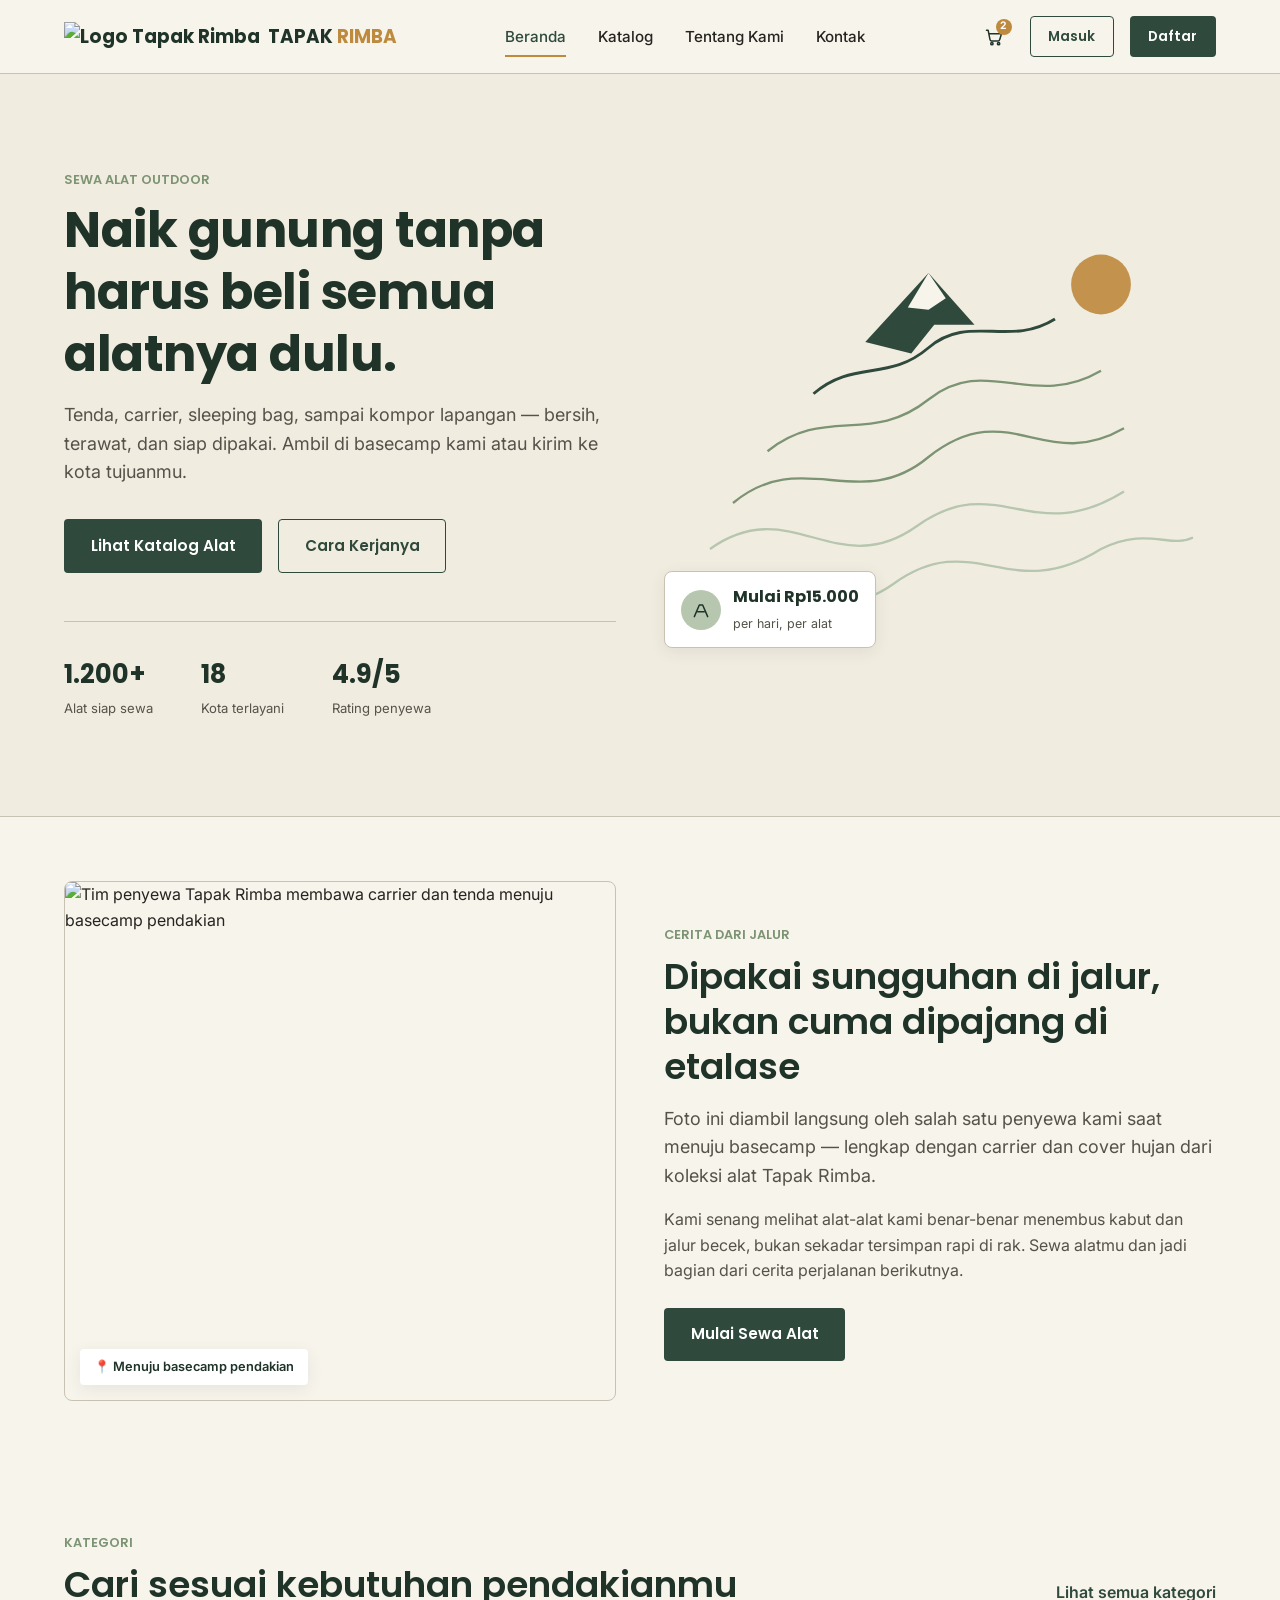
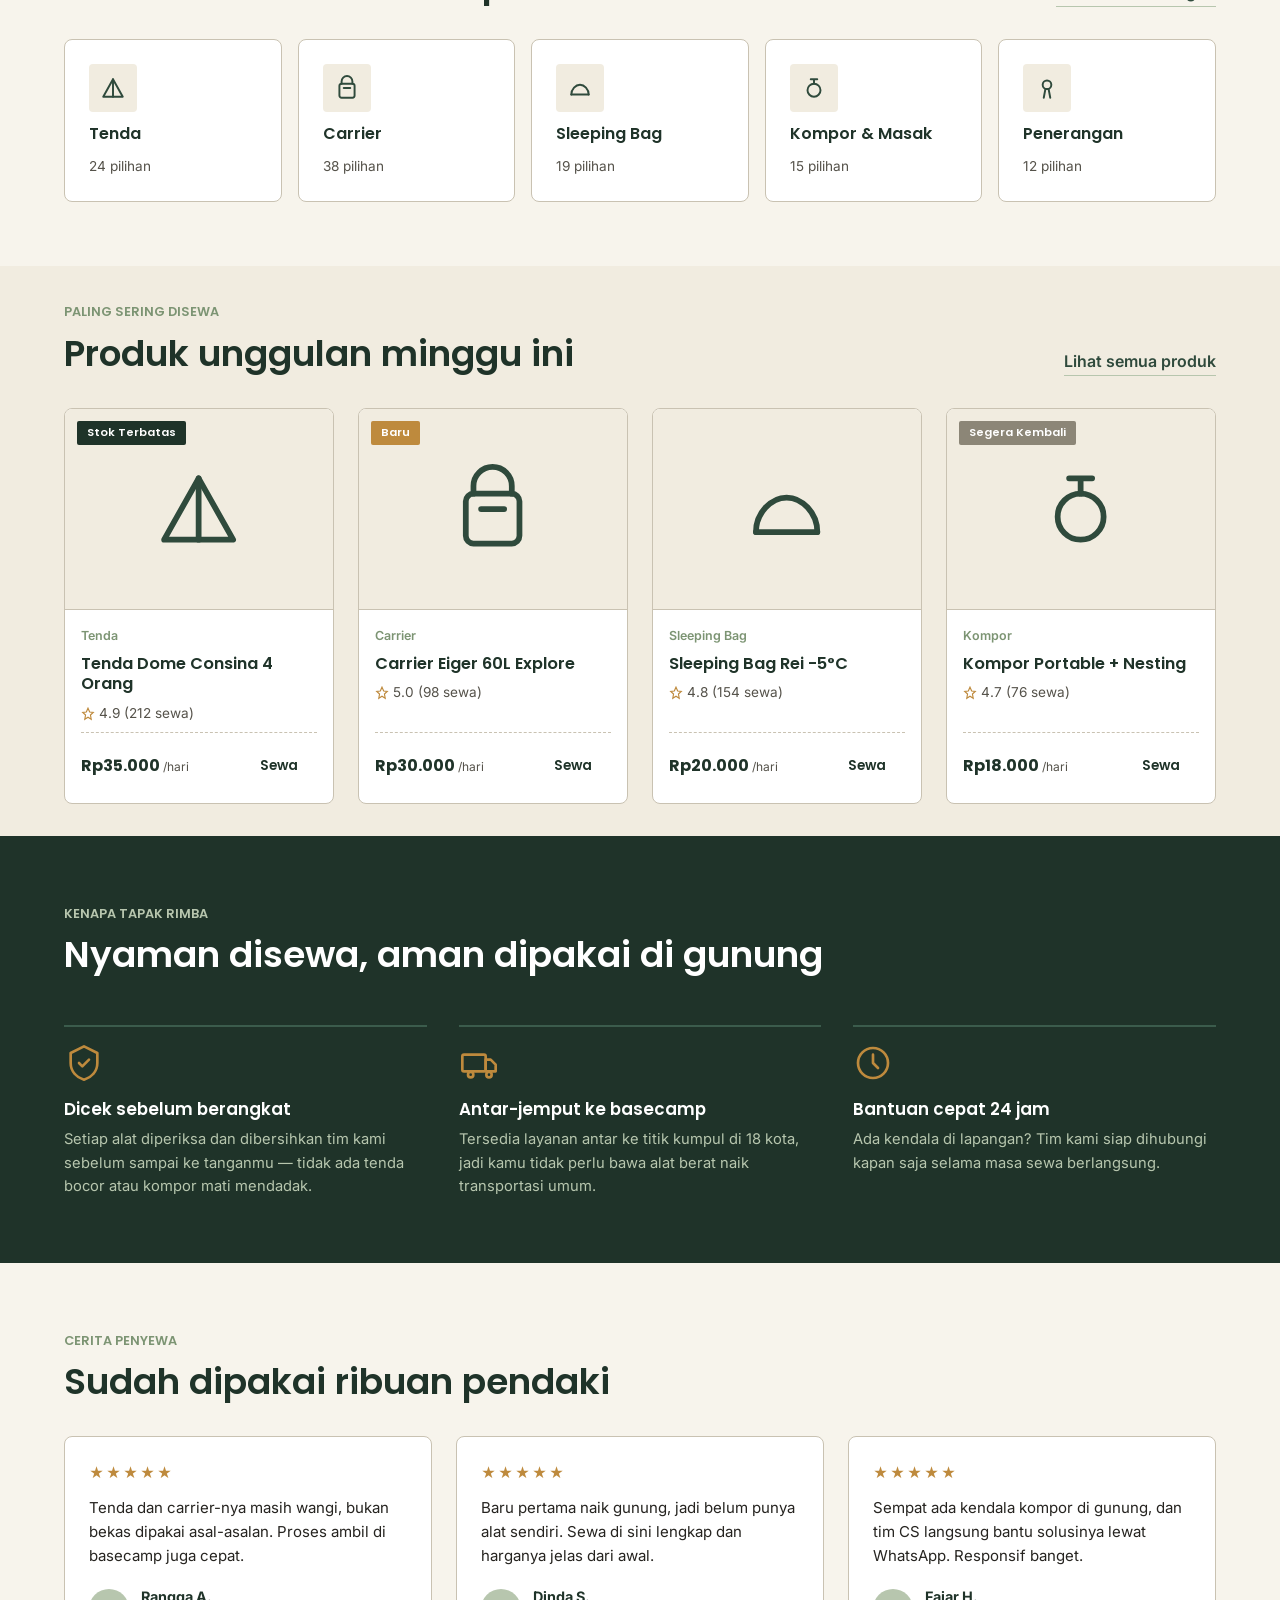
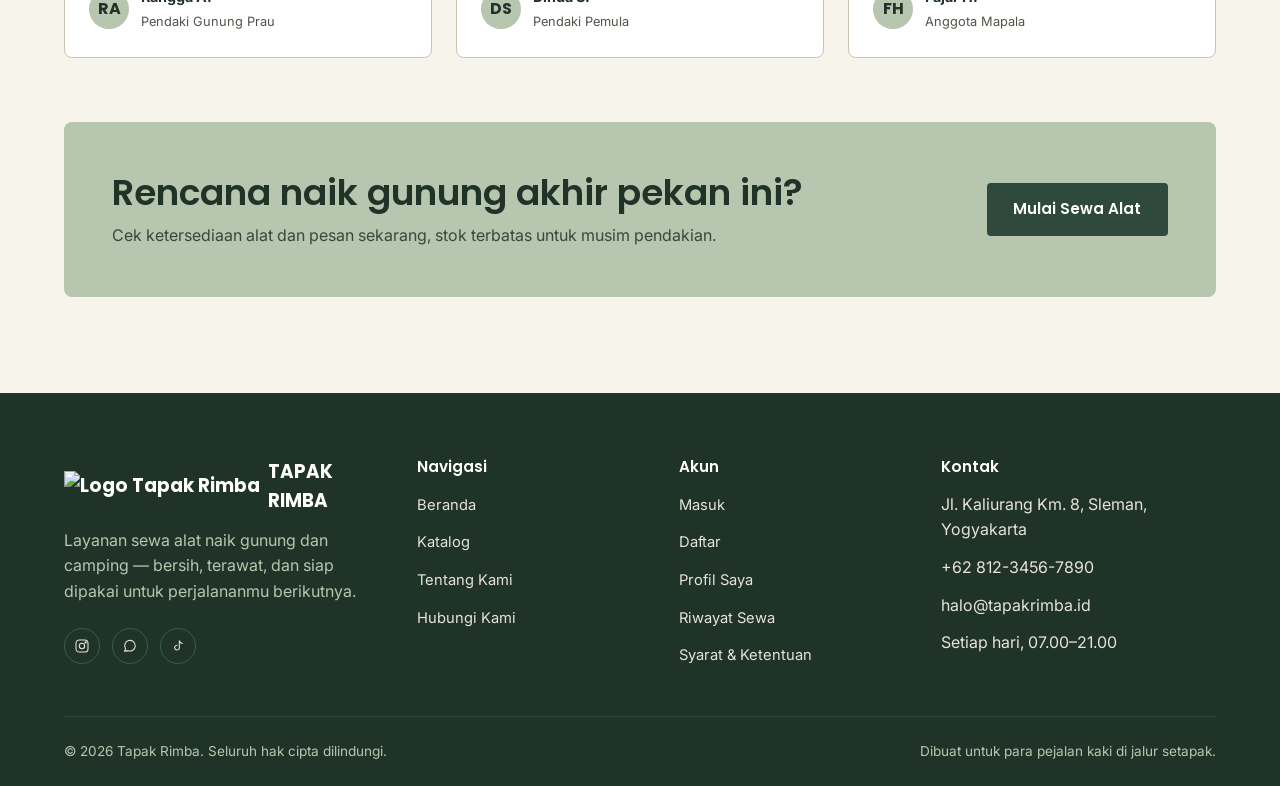
==== index.html @ 62992c44 "Add files via upload" ====
<!DOCTYPE html>
<html lang="id">
<head>
<meta charset="UTF-8">
<meta name="viewport" content="width=device-width, initial-scale=1.0">
<title>Tapak Rimba — Sewa Alat Outdoor Terpercaya</title>
<meta name="description" content="Sewa alat naik gunung dan camping: tenda, carrier, sleeping bag, kompor, hingga penerangan. Bersih, terawat, siap dipakai.">

<link rel="preconnect" href="https://fonts.googleapis.com">
<link rel="preconnect" href="https://fonts.gstatic.com" crossorigin>
<link href="https://fonts.googleapis.com/css2?family=Inter:wght@400;500;600;700&family=Poppins:wght@600;700&display=swap" rel="stylesheet">

<link rel="stylesheet" href="style.css">
</head>
<body>

<!-- ================= NAVBAR ================= -->
<header class="navbar">
  <div class="container nav-inner">
    <a href="index.html" class="brand">
      <img class="brand-mark" src="assets/logo.png" alt="Logo Tapak Rimba">
      <span class="brand-name">TAPAK <span>RIMBA</span></span>
    </a>

    <nav class="nav-links">
      <a href="index.html" class="active">Beranda</a>
      <a href="katalog.html">Katalog</a>
      <a href="about.html">Tentang Kami</a>
      <a href="contact.html">Kontak</a>
    </nav>

    <div class="nav-actions">
      <a href="keranjang.html" class="icon-btn" aria-label="Keranjang">
        <svg viewBox="0 0 24 24" fill="none" stroke-width="1.8" stroke-linecap="round" stroke-linejoin="round"><path d="M3 4h2l2.2 11.2a2 2 0 0 0 2 1.6h7.6a2 2 0 0 0 2-1.6L21 8H6"/><circle cx="9.5" cy="20" r="1.4"/><circle cx="17.5" cy="20" r="1.4"/></svg>
        <span class="cart-count">2</span>
      </a>
      <a href="login.html" class="btn btn-outline btn-sm">Masuk</a>
      <a href="register.html" class="btn btn-primary btn-sm">Daftar</a>

      <button class="nav-toggle" aria-label="Buka menu" aria-expanded="false">
        <svg viewBox="0 0 24 24" fill="none" stroke-width="1.8" stroke-linecap="round"><path d="M3 6h18M3 12h18M3 18h18"/></svg>
      </button>
    </div>
  </div>
</header>

<!-- ================= HERO ================= -->
<section class="hero">
  <div class="container hero-inner">
    <div class="hero-content">
      <span class="section-eyebrow">SEWA ALAT OUTDOOR</span>
      <h1>Naik gunung tanpa harus beli semua alatnya dulu.</h1>
      <p class="lead">Tenda, carrier, sleeping bag, sampai kompor lapangan — bersih, terawat, dan siap dipakai. Ambil di basecamp kami atau kirim ke kota tujuanmu.</p>

      <div class="hero-actions">
        <a href="katalog.html" class="btn btn-primary">Lihat Katalog Alat</a>
        <a href="about.html" class="btn btn-outline">Cara Kerjanya</a>
      </div>

      <div class="hero-stats">
        <div>
          <span class="stat-num">1.200+</span>
          <span class="stat-label">Alat siap sewa</span>
        </div>
        <div>
          <span class="stat-num">18</span>
          <span class="stat-label">Kota terlayani</span>
        </div>
        <div>
          <span class="stat-num">4.9/5</span>
          <span class="stat-label">Rating penyewa</span>
        </div>
      </div>
    </div>

    <div class="hero-visual">
      <svg class="topo-art" viewBox="0 0 480 420" fill="none" xmlns="http://www.w3.org/2000/svg">
        <path d="M20 340 C 90 300, 130 380, 200 330 C 270 280, 300 350, 380 300 C 420 280, 440 300, 460 290" stroke="#B7C6AE" stroke-width="2"/>
        <path d="M40 300 C 110 250, 150 330, 220 280 C 290 230, 320 300, 400 250" stroke="#B7C6AE" stroke-width="2"/>
        <path d="M60 260 C 120 210, 170 270, 230 220 C 300 165, 330 235, 400 195" stroke="#7C9473" stroke-width="2"/>
        <path d="M90 215 C 140 175, 180 210, 230 170 C 280 130, 320 180, 380 145" stroke="#7C9473" stroke-width="2"/>
        <path d="M130 165 C 165 135, 195 155, 230 125 C 265 95, 300 125, 340 100" stroke="#2F4A3C" stroke-width="2.5"/>
        <path d="M175 120 L230 60 L270 105 L235 105 L215 130 Z" fill="#2F4A3C"/>
        <path d="M212 90 L230 60 L245 82 L230 92 Z" fill="#F7F4EC"/>
        <circle cx="380" cy="70" r="26" fill="#BE8A3D" opacity="0.9"/>
      </svg>

      <div class="hero-price-tag">
        <div class="dot">
          <svg viewBox="0 0 24 24" fill="none" stroke="#1F3329" stroke-width="1.8" stroke-linecap="round" stroke-linejoin="round"><path d="M4 20l6-14h4l6 14"/><path d="M8 14h8"/></svg>
        </div>
        <div>
          <strong>Mulai Rp15.000</strong>
          <span>per hari, per alat</span>
        </div>
      </div>
    </div>
  </div>
</section>

<!-- ================= FOTO PERJALANAN NYATA ================= -->
<section class="section">
  <div class="container about-story">
    <div class="photo-frame-wrap">
      <img src="assets/trail-photo.jpg" alt="Tim penyewa Tapak Rimba membawa carrier dan tenda menuju basecamp pendakian" class="photo-frame">
      <span class="photo-caption">📍 Menuju basecamp pendakian</span>
    </div>
    <div>
      <span class="section-eyebrow">CERITA DARI JALUR</span>
      <h2>Dipakai sungguhan di jalur, bukan cuma dipajang di etalase</h2>
      <p class="lead mt-4">Foto ini diambil langsung oleh salah satu penyewa kami saat menuju basecamp — lengkap dengan carrier dan cover hujan dari koleksi alat Tapak Rimba.</p>
      <p class="mt-4">Kami senang melihat alat-alat kami benar-benar menembus kabut dan jalur becek, bukan sekadar tersimpan rapi di rak. Sewa alatmu dan jadi bagian dari cerita perjalanan berikutnya.</p>
      <a href="katalog.html" class="btn btn-primary mt-5">Mulai Sewa Alat</a>
    </div>
  </div>
</section>

<!-- ================= KATEGORI ================= -->
<section class="section">
  <div class="container">
    <div class="section-header">
      <div>
        <span class="section-eyebrow">KATEGORI</span>
        <h2>Cari sesuai kebutuhan pendakianmu</h2>
      </div>
      <a href="katalog.html" class="link-inline">Lihat semua kategori</a>
    </div>

    <div class="categories-grid">
      <a href="katalog.html" class="category-card">
        <div class="category-icon">
          <svg viewBox="0 0 24 24" fill="none" stroke-width="1.8" stroke-linecap="round" stroke-linejoin="round"><path d="M12 4l9 16H3z"/><path d="M12 4v16"/></svg>
        </div>
        <h4>Tenda</h4>
        <span>24 pilihan</span>
      </a>
      <a href="katalog.html" class="category-card">
        <div class="category-icon">
          <svg viewBox="0 0 24 24" fill="none" stroke-width="1.8" stroke-linecap="round" stroke-linejoin="round"><path d="M7 8V6a5 5 0 0 1 10 0v2"/><rect x="5" y="8" width="14" height="13" rx="2"/><path d="M9 12h6"/></svg>
        </div>
        <h4>Carrier</h4>
        <span>38 pilihan</span>
      </a>
      <a href="katalog.html" class="category-card">
        <div class="category-icon">
          <svg viewBox="0 0 24 24" fill="none" stroke-width="1.8" stroke-linecap="round" stroke-linejoin="round"><path d="M4 18c0-5 4-9 8-9s8 4 8 9"/><path d="M4 18h16"/></svg>
        </div>
        <h4>Sleeping Bag</h4>
        <span>19 pilihan</span>
      </a>
      <a href="katalog.html" class="category-card">
        <div class="category-icon">
          <svg viewBox="0 0 24 24" fill="none" stroke-width="1.8" stroke-linecap="round" stroke-linejoin="round"><circle cx="12" cy="14" r="6"/><path d="M9 4h6M12 4v4"/></svg>
        </div>
        <h4>Kompor &amp; Masak</h4>
        <span>15 pilihan</span>
      </a>
      <a href="katalog.html" class="category-card">
        <div class="category-icon">
          <svg viewBox="0 0 24 24" fill="none" stroke-width="1.8" stroke-linecap="round" stroke-linejoin="round"><circle cx="12" cy="9" r="4"/><path d="M9 21l1.5-8h3L15 21"/></svg>
        </div>
        <h4>Penerangan</h4>
        <span>12 pilihan</span>
      </a>
    </div>
  </div>
</section>

<!-- ================= PRODUK UNGGULAN ================= -->
<section class="section section-tight" style="background:var(--cream-100);">
  <div class="container">
    <div class="section-header">
      <div>
        <span class="section-eyebrow">PALING SERING DISEWA</span>
        <h2>Produk unggulan minggu ini</h2>
      </div>
      <a href="katalog.html" class="link-inline">Lihat semua produk</a>
    </div>

    <div class="products-grid">

      <a href="detail-produk.html" class="card product-card">
        <div class="product-thumb">
          <span class="product-tag">Stok Terbatas</span>
          <svg viewBox="0 0 24 24" fill="none" stroke-width="1.5" stroke-linecap="round" stroke-linejoin="round"><path d="M12 4l9 16H3z"/><path d="M12 4v16"/></svg>
        </div>
        <div class="product-body">
          <span class="product-category">Tenda</span>
          <h3 class="product-title">Tenda Dome Consina 4 Orang</h3>
          <div class="product-meta">
            <svg viewBox="0 0 24 24" fill="none" stroke-width="2" stroke-linecap="round"><path d="M12 2l2.9 6.6L21 9.3l-4.8 4.4L17.5 21 12 17.6 6.5 21l1.3-7.3L3 9.3l6.1-.7z"/></svg>
            4.9 (212 sewa)
          </div>
          <div class="product-footer">
            <span class="product-price">Rp35.000 <small>/hari</small></span>
            <span class="btn btn-ghost btn-sm">Sewa</span>
          </div>
        </div>
      </a>

      <a href="detail-produk.html" class="card product-card">
        <div class="product-thumb">
          <span class="product-tag tag-baru">Baru</span>
          <svg viewBox="0 0 24 24" fill="none" stroke-width="1.5" stroke-linecap="round" stroke-linejoin="round"><path d="M7 8V6a5 5 0 0 1 10 0v2"/><rect x="5" y="8" width="14" height="13" rx="2"/><path d="M9 12h6"/></svg>
        </div>
        <div class="product-body">
          <span class="product-category">Carrier</span>
          <h3 class="product-title">Carrier Eiger 60L Explore</h3>
          <div class="product-meta">
            <svg viewBox="0 0 24 24" fill="none" stroke-width="2" stroke-linecap="round"><path d="M12 2l2.9 6.6L21 9.3l-4.8 4.4L17.5 21 12 17.6 6.5 21l1.3-7.3L3 9.3l6.1-.7z"/></svg>
            5.0 (98 sewa)
          </div>
          <div class="product-footer">
            <span class="product-price">Rp30.000 <small>/hari</small></span>
            <span class="btn btn-ghost btn-sm">Sewa</span>
          </div>
        </div>
      </a>

      <a href="detail-produk.html" class="card product-card">
        <div class="product-thumb">
          <svg viewBox="0 0 24 24" fill="none" stroke-width="1.5" stroke-linecap="round" stroke-linejoin="round"><path d="M4 18c0-5 4-9 8-9s8 4 8 9"/><path d="M4 18h16"/></svg>
        </div>
        <div class="product-body">
          <span class="product-category">Sleeping Bag</span>
          <h3 class="product-title">Sleeping Bag Rei -5°C</h3>
          <div class="product-meta">
            <svg viewBox="0 0 24 24" fill="none" stroke-width="2" stroke-linecap="round"><path d="M12 2l2.9 6.6L21 9.3l-4.8 4.4L17.5 21 12 17.6 6.5 21l1.3-7.3L3 9.3l6.1-.7z"/></svg>
            4.8 (154 sewa)
          </div>
          <div class="product-footer">
            <span class="product-price">Rp20.000 <small>/hari</small></span>
            <span class="btn btn-ghost btn-sm">Sewa</span>
          </div>
        </div>
      </a>

      <a href="detail-produk.html" class="card product-card">
        <div class="product-thumb">
          <span class="product-tag tag-habis">Segera Kembali</span>
          <svg viewBox="0 0 24 24" fill="none" stroke-width="1.5" stroke-linecap="round" stroke-linejoin="round"><circle cx="12" cy="14" r="6"/><path d="M9 4h6M12 4v4"/></svg>
        </div>
        <div class="product-body">
          <span class="product-category">Kompor</span>
          <h3 class="product-title">Kompor Portable + Nesting</h3>
          <div class="product-meta">
            <svg viewBox="0 0 24 24" fill="none" stroke-width="2" stroke-linecap="round"><path d="M12 2l2.9 6.6L21 9.3l-4.8 4.4L17.5 21 12 17.6 6.5 21l1.3-7.3L3 9.3l6.1-.7z"/></svg>
            4.7 (76 sewa)
          </div>
          <div class="product-footer">
            <span class="product-price">Rp18.000 <small>/hari</small></span>
            <span class="btn btn-ghost btn-sm">Sewa</span>
          </div>
        </div>
      </a>

    </div>
  </div>
</section>

<!-- ================= KENAPA PILIH KAMI ================= -->
<section class="section why-section">
  <div class="container">
    <span class="section-eyebrow">KENAPA TAPAK RIMBA</span>
    <h2>Nyaman disewa, aman dipakai di gunung</h2>

    <div class="why-grid">
      <div class="why-item">
        <div class="why-icon">
          <svg viewBox="0 0 24 24" fill="none" stroke-width="1.6" stroke-linecap="round" stroke-linejoin="round"><path d="M12 2l8 4v6c0 5-3.5 8.5-8 10-4.5-1.5-8-5-8-10V6z"/><path d="M9 12l2 2 4-4"/></svg>
        </div>
        <h3>Dicek sebelum berangkat</h3>
        <p>Setiap alat diperiksa dan dibersihkan tim kami sebelum sampai ke tanganmu — tidak ada tenda bocor atau kompor mati mendadak.</p>
      </div>
      <div class="why-item">
        <div class="why-icon">
          <svg viewBox="0 0 24 24" fill="none" stroke-width="1.6" stroke-linecap="round" stroke-linejoin="round"><rect x="2" y="7" width="14" height="10" rx="1"/><path d="M16 10h3l3 3v4h-6z"/><circle cx="7" cy="19" r="1.6"/><circle cx="18" cy="19" r="1.6"/></svg>
        </div>
        <h3>Antar-jemput ke basecamp</h3>
        <p>Tersedia layanan antar ke titik kumpul di 18 kota, jadi kamu tidak perlu bawa alat berat naik transportasi umum.</p>
      </div>
      <div class="why-item">
        <div class="why-icon">
          <svg viewBox="0 0 24 24" fill="none" stroke-width="1.6" stroke-linecap="round" stroke-linejoin="round"><circle cx="12" cy="12" r="9"/><path d="M12 7v5l3 3"/></svg>
        </div>
        <h3>Bantuan cepat 24 jam</h3>
        <p>Ada kendala di lapangan? Tim kami siap dihubungi kapan saja selama masa sewa berlangsung.</p>
      </div>
    </div>
  </div>
</section>

<!-- ================= TESTIMONI ================= -->
<section class="section">
  <div class="container">
    <span class="section-eyebrow">CERITA PENYEWA</span>
    <h2 class="mb-6">Sudah dipakai ribuan pendaki</h2>

    <div class="testimonial-grid">
      <div class="testimonial-card">
        <div class="testimonial-stars">★★★★★</div>
        <p>Tenda dan carrier-nya masih wangi, bukan bekas dipakai asal-asalan. Proses ambil di basecamp juga cepat.</p>
        <div class="testimonial-person">
          <div class="testimonial-avatar">RA</div>
          <div>
            <strong>Rangga A.</strong>
            <span>Pendaki Gunung Prau</span>
          </div>
        </div>
      </div>
      <div class="testimonial-card">
        <div class="testimonial-stars">★★★★★</div>
        <p>Baru pertama naik gunung, jadi belum punya alat sendiri. Sewa di sini lengkap dan harganya jelas dari awal.</p>
        <div class="testimonial-person">
          <div class="testimonial-avatar">DS</div>
          <div>
            <strong>Dinda S.</strong>
            <span>Pendaki Pemula</span>
          </div>
        </div>
      </div>
      <div class="testimonial-card">
        <div class="testimonial-stars">★★★★★</div>
        <p>Sempat ada kendala kompor di gunung, dan tim CS langsung bantu solusinya lewat WhatsApp. Responsif banget.</p>
        <div class="testimonial-person">
          <div class="testimonial-avatar">FH</div>
          <div>
            <strong>Fajar H.</strong>
            <span>Anggota Mapala</span>
          </div>
        </div>
      </div>
    </div>
  </div>
</section>

<!-- ================= CTA BANNER ================= -->
<section class="container">
  <div class="cta-banner">
    <div>
      <h2>Rencana naik gunung akhir pekan ini?</h2>
      <p>Cek ketersediaan alat dan pesan sekarang, stok terbatas untuk musim pendakian.</p>
    </div>
    <a href="katalog.html" class="btn btn-primary">Mulai Sewa Alat</a>
  </div>
</section>

<!-- ================= FOOTER ================= -->
<footer class="site-footer">
  <div class="container">
    <div class="footer-grid">
      <div class="footer-brand">
        <a href="index.html" class="brand">
          <img class="brand-mark" src="assets/logo.png" alt="Logo Tapak Rimba">
          <span class="brand-name">TAPAK RIMBA</span>
        </a>
        <p>Layanan sewa alat naik gunung dan camping — bersih, terawat, dan siap dipakai untuk perjalananmu berikutnya.</p>
        <div class="footer-social">
          <a href="#" aria-label="Instagram"><svg viewBox="0 0 24 24" fill="none" stroke-width="1.6"><rect x="3" y="3" width="18" height="18" rx="5"/><circle cx="12" cy="12" r="4"/><circle cx="17.5" cy="6.5" r="1"/></svg></a>
          <a href="#" aria-label="WhatsApp"><svg viewBox="0 0 24 24" fill="none" stroke-width="1.6"><path d="M4 20l1.3-4A8 8 0 1 1 9 19l-5 1z"/></svg></a>
          <a href="#" aria-label="TikTok"><svg viewBox="0 0 24 24" fill="none" stroke-width="1.6"><path d="M14 4v10.5a3.5 3.5 0 1 1-3-3.46"/><path d="M14 4c.5 2.5 2 4 5 4.3"/></svg></a>
        </div>
      </div>

      <div class="footer-col">
        <h4>Navigasi</h4>
        <ul>
          <li><a href="index.html">Beranda</a></li>
          <li><a href="katalog.html">Katalog</a></li>
          <li><a href="about.html">Tentang Kami</a></li>
          <li><a href="contact.html">Hubungi Kami</a></li>
        </ul>
      </div>

      <div class="footer-col">
        <h4>Akun</h4>
        <ul>
          <li><a href="login.html">Masuk</a></li>
          <li><a href="register.html">Daftar</a></li>
          <li><a href="dashboard.html">Profil Saya</a></li>
          <li><a href="riwayat.html">Riwayat Sewa</a></li>
          <li><a href="syarat.html">Syarat &amp; Ketentuan</a></li>
        </ul>
      </div>

      <div class="footer-col">
        <h4>Kontak</h4>
        <ul>
          <li>Jl. Kaliurang Km. 8, Sleman, Yogyakarta</li>
          <li>+62 812-3456-7890</li>
          <li>halo@tapakrimba.id</li>
          <li>Setiap hari, 07.00–21.00</li>
        </ul>
      </div>
    </div>

    <div class="footer-bottom">
      <span>© <span id="current-year">2026</span> Tapak Rimba. Seluruh hak cipta dilindungi.</span>
      <span>Dibuat untuk para pejalan kaki di jalur setapak.</span>
    </div>
  </div>
</footer>

<script src="main.js"></script>
</body>
</html>
---- style.css ----
/* =========================================================
   TAPAK RIMBA — Sewa Alat Outdoor
   Main Stylesheet (dipakai di seluruh 12 halaman)
   Font: Poppins (heading) + Inter (body) — dimuat via <link> di tiap HTML
   ========================================================= */

/* -------------------- 1. RESET -------------------- */
*, *::before, *::after { box-sizing: border-box; }
html, body, h1, h2, h3, h4, p, ul, ol, li, figure, blockquote { margin: 0; padding: 0; }
ul, ol { list-style: none; }
a { text-decoration: none; color: inherit; }
img, svg { max-width: 100%; display: block; }
button, input, select, textarea { font: inherit; color: inherit; }
button { cursor: pointer; background: none; border: none; }
table { border-collapse: collapse; width: 100%; }

/* -------------------- 2. DESIGN TOKENS -------------------- */
:root {
  /* Warna — earth tones */
  --pine-900: #1F3329;
  --pine-700: #2F4A3C;
  --pine-600: #3B5C4C;
  --sage-500: #7C9473;
  --sage-300: #B7C6AE;
  --cream-50: #F7F4EC;
  --cream-100: #F1ECE0;
  --stone-200: #E8E3D8;
  --stone-400: #C9C2B2;
  --stone-600: #8C8677;
  --ink-900: #262420;
  --ink-600: #55524A;
  --ochre-500: #BE8A3D;
  --ochre-600: #A5752E;
  --white: #FFFFFF;
  --danger: #B23A2E;
  --success: #3E7A4C;
  --warning: #C99A2E;

  /* Tipografi */
  --font-heading: 'Poppins', sans-serif;
  --font-body: 'Inter', sans-serif;

  /* Spasi */
  --space-1: 4px;
  --space-2: 8px;
  --space-3: 12px;
  --space-4: 16px;
  --space-5: 24px;
  --space-6: 32px;
  --space-7: 48px;
  --space-8: 64px;
  --space-9: 96px;

  /* Layout */
  --container-max: 1200px;
  --radius-sm: 4px;
  --radius-md: 8px;
  --shadow-soft: 0 4px 16px rgba(31, 51, 41, 0.08);
  --border-hairline: 1px solid var(--stone-400);
}

/* -------------------- 3. BASE TYPOGRAFI -------------------- */
html { scroll-behavior: smooth; }

body {
  font-family: var(--font-body);
  background: var(--cream-50);
  color: var(--ink-900);
  font-size: 16px;
  line-height: 1.6;
  -webkit-font-smoothing: antialiased;
}

h1, h2, h3, h4 {
  font-family: var(--font-heading);
  color: var(--pine-900);
  line-height: 1.25;
  font-weight: 600;
}

h1 { font-size: clamp(2rem, 1.5rem + 2vw, 3.25rem); font-weight: 700; letter-spacing: -0.01em; }
h2 { font-size: clamp(1.6rem, 1.3rem + 1.2vw, 2.25rem); }
h3 { font-size: 1.25rem; }
h4 { font-size: 1.05rem; }

p { color: var(--ink-600); max-width: 65ch; }
p.lead { font-size: 1.125rem; color: var(--ink-600); }

.section-eyebrow {
  display: inline-block;
  font-family: var(--font-heading);
  font-size: 0.8rem;
  font-weight: 600;
  color: var(--sage-500);
  margin-bottom: var(--space-2);
}

a.link-inline {
  color: var(--pine-700);
  font-weight: 600;
  border-bottom: 1px solid var(--sage-300);
}
a.link-inline:hover { border-color: var(--pine-700); }

:focus-visible {
  outline: 2px solid var(--ochre-500);
  outline-offset: 2px;
}

::selection { background: var(--sage-300); color: var(--pine-900); }

/* -------------------- 4. LAYOUT HELPERS -------------------- */
.container {
  width: 100%;
  max-width: var(--container-max);
  margin-inline: auto;
  padding-inline: var(--space-5);
}

.section { padding-block: var(--space-8); }
.section-tight { padding-block: var(--space-6); }

.flex { display: flex; }
.flex-center { display: flex; align-items: center; justify-content: center; }
.flex-between { display: flex; align-items: center; justify-content: space-between; }
.flex-col { display: flex; flex-direction: column; }
.gap-2 { gap: var(--space-2); }
.gap-3 { gap: var(--space-3); }
.gap-4 { gap: var(--space-4); }
.gap-5 { gap: var(--space-5); }

.grid { display: grid; gap: var(--space-5); }
.grid-2 { grid-template-columns: repeat(2, 1fr); }
.grid-3 { grid-template-columns: repeat(3, 1fr); }
.grid-4 { grid-template-columns: repeat(4, 1fr); }

.text-center { text-align: center; }
.mt-2{margin-top:var(--space-2);} .mt-3{margin-top:var(--space-3);} .mt-4{margin-top:var(--space-4);}
.mt-5{margin-top:var(--space-5);} .mt-6{margin-top:var(--space-6);}
.mb-2{margin-bottom:var(--space-2);} .mb-3{margin-bottom:var(--space-3);} .mb-4{margin-bottom:var(--space-4);}
.mb-5{margin-bottom:var(--space-5);} .mb-6{margin-bottom:var(--space-6);}

.visually-hidden {
  position: absolute; width: 1px; height: 1px; overflow: hidden;
  clip: rect(0 0 0 0); white-space: nowrap;
}

.section-header {
  display: flex;
  align-items: flex-end;
  justify-content: space-between;
  gap: var(--space-5);
  margin-bottom: var(--space-6);
}

/* -------------------- 5. TOMBOL -------------------- */
.btn {
  display: inline-flex;
  align-items: center;
  justify-content: center;
  gap: var(--space-2);
  font-family: var(--font-heading);
  font-weight: 600;
  font-size: 0.95rem;
  padding: 0.85rem 1.6rem;
  border-radius: var(--radius-sm);
  border: 1px solid transparent;
  transition: background 0.15s ease, color 0.15s ease, border-color 0.15s ease, transform 0.1s ease;
  white-space: nowrap;
}
.btn:active { transform: translateY(1px); }

.btn-primary { background: var(--pine-700); color: var(--white); }
.btn-primary:hover { background: var(--pine-900); }

.btn-accent { background: var(--ochre-500); color: var(--white); }
.btn-accent:hover { background: var(--ochre-600); }

.btn-outline { background: transparent; border-color: var(--pine-700); color: var(--pine-700); }
.btn-outline:hover { background: var(--pine-700); color: var(--white); }

.btn-ghost { background: transparent; color: var(--pine-900); }
.btn-ghost:hover { background: var(--stone-200); }

.btn-sm { padding: 0.55rem 1.1rem; font-size: 0.85rem; }
.btn-block { width: 100%; }
.btn[disabled] { opacity: 0.5; cursor: not-allowed; }

/* -------------------- 6. NAVBAR -------------------- */
.navbar {
  position: sticky;
  top: 0;
  z-index: 100;
  background: var(--cream-50);
  border-bottom: 1px solid var(--stone-400);
}

.nav-inner {
  display: flex;
  align-items: center;
  justify-content: space-between;
  padding-block: var(--space-4);
  gap: var(--space-5);
}

.brand {
  display: flex;
  align-items: center;
  gap: var(--space-2);
  font-family: var(--font-heading);
  font-weight: 700;
  font-size: 1.15rem;
  color: var(--pine-900);
}
.brand-mark { height: 30px; width: auto; flex-shrink: 0; display: block; }
.brand-name span { color: var(--ochre-500); }

.nav-links {
  display: flex;
  align-items: center;
  gap: var(--space-6);
  font-weight: 500;
  font-size: 0.95rem;
}
.nav-links a { position: relative; padding-block: 4px; color: var(--ink-900); }
.nav-links a:hover, .nav-links a.active { color: var(--pine-700); }
.nav-links a.active::after {
  content: "";
  position: absolute; left: 0; right: 0; bottom: -4px;
  height: 2px; background: var(--ochre-500);
}

.nav-actions { display: flex; align-items: center; gap: var(--space-4); }

.icon-btn {
  position: relative;
  display: inline-flex;
  align-items: center;
  justify-content: center;
  width: 40px; height: 40px;
  border-radius: var(--radius-sm);
}
.icon-btn:hover { background: var(--stone-200); }
.icon-btn svg { width: 20px; height: 20px; stroke: var(--pine-900); }

.cart-count {
  position: absolute; top: 2px; right: 2px;
  background: var(--ochre-500); color: var(--white);
  font-size: 0.65rem; font-weight: 700;
  width: 16px; height: 16px; border-radius: 50%;
  display: flex; align-items: center; justify-content: center;
}

.user-chip {
  display: flex;
  align-items: center;
  gap: var(--space-2);
  padding: 6px 10px 6px 6px;
  border-radius: 999px;
  border: 1px solid var(--stone-400);
}
.user-chip:hover { border-color: var(--pine-700); }
.user-chip .avatar {
  width: 28px; height: 28px; border-radius: 50%;
  background: var(--sage-300);
  color: var(--pine-900);
  font-family: var(--font-heading); font-weight: 700; font-size: 0.75rem;
  display: flex; align-items: center; justify-content: center;
}
.user-chip span { font-size: 0.88rem; font-weight: 600; color: var(--pine-900); }

.nav-toggle { display: none; }

/* -------------------- 7. FOOTER -------------------- */
.site-footer {
  background: var(--pine-900);
  color: var(--stone-200);
  padding-block: var(--space-8) var(--space-5);
  margin-top: var(--space-9);
}

.footer-grid {
  display: grid;
  grid-template-columns: 1.4fr 1fr 1fr 1.2fr;
  gap: var(--space-6);
  padding-bottom: var(--space-7);
}

.footer-brand .brand { color: var(--white); }
.footer-brand p { color: var(--sage-300); margin-top: var(--space-3); max-width: 32ch; }

.footer-col h4 { color: var(--white); font-size: 0.95rem; margin-bottom: var(--space-4); }
.footer-col ul { display: flex; flex-direction: column; gap: var(--space-3); }
.footer-col a { color: var(--stone-200); font-size: 0.92rem; }
.footer-col a:hover { color: var(--ochre-500); }

.footer-social { display: flex; gap: var(--space-3); margin-top: var(--space-5); }
.footer-social a {
  width: 36px; height: 36px; border-radius: 50%;
  border: 1px solid var(--pine-600);
  display: flex; align-items: center; justify-content: center;
}
.footer-social svg { width: 16px; height: 16px; stroke: var(--stone-200); }
.footer-social a:hover { background: var(--pine-700); }

.footer-bottom {
  border-top: 1px solid var(--pine-700);
  padding-top: var(--space-5);
  display: flex;
  justify-content: space-between;
  align-items: center;
  font-size: 0.85rem;
  color: var(--sage-300);
  flex-wrap: wrap;
  gap: var(--space-3);
}

/* -------------------- 8. KARTU (produk / kategori) -------------------- */
.card {
  background: var(--white);
  border: 1px solid var(--stone-400);
  border-radius: var(--radius-md);
  overflow: hidden;
  transition: border-color 0.15s ease, transform 0.15s ease;
}

.product-card { display: flex; flex-direction: column; }
.product-card:hover { border-color: var(--pine-700); transform: translateY(-3px); }

.product-thumb {
  aspect-ratio: 4 / 3;
  background: var(--cream-100);
  display: flex;
  align-items: center;
  justify-content: center;
  position: relative;
  border-bottom: 1px solid var(--stone-400);
}
.product-thumb svg { width: 46%; height: 46%; stroke: var(--pine-700); }

.product-tag {
  position: absolute;
  top: var(--space-3); left: var(--space-3);
  background: var(--pine-900);
  color: var(--white);
  font-size: 0.7rem;
  font-weight: 600;
  font-family: var(--font-heading);
  padding: 3px 10px;
  border-radius: 2px;
}
.product-tag.tag-baru { background: var(--ochre-500); }
.product-tag.tag-habis { background: var(--stone-600); }

.product-body { padding: var(--space-4); display: flex; flex-direction: column; gap: var(--space-2); flex: 1; }
.product-category { font-size: 0.78rem; color: var(--sage-500); font-weight: 600; }
.product-title { font-size: 1.02rem; font-weight: 600; color: var(--pine-900); font-family: var(--font-heading); }

.product-meta { display: flex; align-items: center; gap: 4px; font-size: 0.85rem; color: var(--ink-600); }
.product-meta svg { width: 14px; height: 14px; stroke: var(--ochre-500); }

.product-footer {
  display: flex;
  align-items: center;
  justify-content: space-between;
  margin-top: auto;
  padding-top: var(--space-3);
  border-top: 1px dashed var(--stone-400);
}
.product-price { font-family: var(--font-heading); font-weight: 700; color: var(--pine-900); }
.product-price small { font-family: var(--font-body); font-weight: 400; color: var(--ink-600); font-size: 0.75rem; }

.category-card {
  background: var(--white);
  border: 1px solid var(--stone-400);
  border-radius: var(--radius-md);
  padding: var(--space-5);
  display: flex;
  flex-direction: column;
  align-items: flex-start;
  gap: var(--space-3);
  transition: border-color 0.15s ease, transform 0.15s ease;
}
.category-card:hover { border-color: var(--sage-500); transform: translateY(-3px); }
.category-icon {
  width: 48px; height: 48px;
  border-radius: var(--radius-sm);
  background: var(--cream-100);
  display: flex; align-items: center; justify-content: center;
}
.category-icon svg { width: 26px; height: 26px; stroke: var(--pine-700); }
.category-card h4 { font-size: 1rem; }
.category-card span { font-size: 0.85rem; color: var(--ink-600); }

/* -------------------- 9. BADGE / STATUS -------------------- */
.badge {
  display: inline-flex;
  align-items: center;
  gap: 6px;
  font-size: 0.78rem;
  font-weight: 600;
  padding: 4px 12px;
  border-radius: 999px;
}
.badge::before { content: ""; width: 6px; height: 6px; border-radius: 50%; background: currentColor; }

.badge-aktif    { background: #E7F1E9; color: var(--success); }
.badge-pending  { background: #FBF1DD; color: var(--warning); }
.badge-selesai  { background: #E7ECE8; color: var(--ink-600); }
.badge-terlambat{ background: #F7E4E1; color: var(--danger); }

/* -------------------- 10. FORM -------------------- */
.form-group { margin-bottom: var(--space-4); }
.form-group label {
  display: block;
  font-size: 0.88rem;
  font-weight: 600;
  color: var(--pine-900);
  margin-bottom: var(--space-2);
}
.form-control {
  width: 100%;
  padding: 0.75rem 1rem;
  border: 1px solid var(--stone-400);
  border-radius: var(--radius-sm);
  background: var(--white);
  font-size: 0.95rem;
  transition: border-color 0.15s ease;
}
.form-control:focus { border-color: var(--pine-700); outline: none; }
.form-hint { font-size: 0.8rem; color: var(--stone-600); margin-top: 4px; }
.form-error { font-size: 0.8rem; color: var(--danger); margin-top: 4px; }

.form-check { display: flex; align-items: center; gap: var(--space-2); font-size: 0.9rem; }
.form-check input { width: 16px; height: 16px; accent-color: var(--pine-700); }

.auth-card {
  max-width: 440px;
  margin-inline: auto;
  background: var(--white);
  border: 1px solid var(--stone-400);
  border-radius: var(--radius-md);
  padding: var(--space-7) var(--space-6);
}

/* -------------------- 11. TABEL -------------------- */
.table-wrap { overflow-x: auto; border: 1px solid var(--stone-400); border-radius: var(--radius-md); }
.table th, .table td {
  text-align: left;
  padding: var(--space-3) var(--space-4);
  border-bottom: 1px solid var(--stone-200);
  font-size: 0.9rem;
  white-space: nowrap;
}
.table th { background: var(--cream-100); color: var(--pine-900); font-family: var(--font-heading); font-weight: 600; }
.table tr:last-child td { border-bottom: none; }

/* -------------------- 12. ALERT / BREADCRUMB -------------------- */
.alert { padding: var(--space-4); border-radius: var(--radius-sm); font-size: 0.9rem; border: 1px solid transparent; }
.alert-success { background: #E7F1E9; color: var(--success); border-color: #BFDCC5; }
.alert-error { background: #F7E4E1; color: var(--danger); border-color: #EABDB6; }
.alert-info { background: var(--cream-100); color: var(--ink-900); border-color: var(--stone-400); }

.breadcrumb { display: flex; align-items: center; gap: 6px; font-size: 0.85rem; color: var(--ink-600); margin-bottom: var(--space-5); }
.breadcrumb a { color: var(--ink-600); }
.breadcrumb a:hover { color: var(--pine-700); }
.breadcrumb .sep { color: var(--stone-400); }
.breadcrumb .current { color: var(--pine-900); font-weight: 600; }

/* -------------------- 13. HERO (Beranda) -------------------- */
.hero {
  position: relative;
  background: var(--cream-100);
  overflow: hidden;
  border-bottom: 1px solid var(--stone-400);
}
.hero-inner {
  display: grid;
  grid-template-columns: 1fr 1fr;
  align-items: center;
  gap: var(--space-7);
  padding-block: var(--space-9);
}
.hero-content .section-eyebrow { display: flex; align-items: center; gap: 8px; }
.hero-content p.lead { margin-block: var(--space-4) var(--space-6); }
.hero-actions { display: flex; gap: var(--space-4); flex-wrap: wrap; }

.hero-stats {
  display: flex;
  gap: var(--space-7);
  margin-top: var(--space-7);
  padding-top: var(--space-6);
  border-top: 1px solid var(--stone-400);
}
.hero-stats .stat-num {
  font-family: var(--font-heading);
  font-weight: 700;
  font-size: 1.6rem;
  color: var(--pine-900);
  display: block;
}
.hero-stats .stat-label { font-size: 0.82rem; color: var(--ink-600); }

.hero-visual { position: relative; display: flex; align-items: center; justify-content: center; }
.hero-visual .topo-art { width: 100%; height: auto; }

.hero-price-tag {
  position: absolute;
  bottom: 8%; left: 0;
  background: var(--white);
  border: 1px solid var(--stone-400);
  border-radius: var(--radius-md);
  box-shadow: var(--shadow-soft);
  padding: var(--space-3) var(--space-4);
  display: flex;
  align-items: center;
  gap: var(--space-3);
}
.hero-price-tag .dot { width: 40px; height: 40px; border-radius: 50%; background: var(--sage-300); display:flex; align-items:center; justify-content:center; }
.hero-price-tag .dot svg { width: 20px; height: 20px; stroke: var(--pine-900); }
.hero-price-tag strong { display: block; font-family: var(--font-heading); color: var(--pine-900); font-size: 1rem; }
.hero-price-tag span { font-size: 0.78rem; color: var(--ink-600); }

/* -------------------- 14. KATEGORI & PRODUK (Beranda) -------------------- */
.categories-grid { display: grid; grid-template-columns: repeat(5, 1fr); gap: var(--space-4); }
.products-grid { display: grid; grid-template-columns: repeat(4, 1fr); gap: var(--space-5); }

/* -------------------- 15. KENAPA PILIH KAMI -------------------- */
.why-section { background: var(--pine-900); color: var(--stone-200); }
.why-section h2 { color: var(--white); }
.why-section .section-eyebrow { color: var(--sage-300); }
.why-grid { display: grid; grid-template-columns: repeat(3, 1fr); gap: var(--space-6); margin-top: var(--space-7); }
.why-item { border-top: 2px solid var(--pine-600); padding-top: var(--space-4); }
.why-item .why-icon { width: 40px; height: 40px; margin-bottom: var(--space-4); }
.why-item .why-icon svg { width: 100%; height: 100%; stroke: var(--ochre-500); }
.why-item h3 { color: var(--white); font-size: 1.05rem; margin-bottom: var(--space-2); }
.why-item p { color: var(--sage-300); font-size: 0.92rem; }

/* -------------------- 16. TESTIMONI -------------------- */
.testimonial-grid { display: grid; grid-template-columns: repeat(3, 1fr); gap: var(--space-5); }
.testimonial-card {
  background: var(--white);
  border: 1px solid var(--stone-400);
  border-radius: var(--radius-md);
  padding: var(--space-5);
}
.testimonial-stars { color: var(--ochre-500); font-size: 0.9rem; margin-bottom: var(--space-3); letter-spacing: 2px; }
.testimonial-card p { font-size: 0.94rem; color: var(--ink-900); }
.testimonial-person { display: flex; align-items: center; gap: var(--space-3); margin-top: var(--space-4); }
.testimonial-avatar {
  width: 40px; height: 40px; border-radius: 50%;
  background: var(--sage-300);
  display: flex; align-items: center; justify-content: center;
  font-family: var(--font-heading); font-weight: 700; color: var(--pine-900);
}
.testimonial-person strong { display: block; font-size: 0.9rem; color: var(--pine-900); }
.testimonial-person span { font-size: 0.8rem; color: var(--ink-600); }

/* -------------------- 17. CTA BANNER -------------------- */
.cta-banner {
  background: var(--sage-300);
  border-radius: var(--radius-md);
  padding: var(--space-7);
  display: flex;
  align-items: center;
  justify-content: space-between;
  gap: var(--space-6);
  flex-wrap: wrap;
}
.cta-banner h2 { color: var(--pine-900); margin-bottom: var(--space-2); }
.cta-banner p { color: var(--pine-900); opacity: 0.85; }

/* -------------------- 18. PAGE HEADER (halaman dalam) -------------------- */
.page-header {
  background: var(--cream-100);
  border-bottom: 1px solid var(--stone-400);
  padding-block: var(--space-6);
}
.page-header h1 { margin-bottom: var(--space-2); }
.page-header p { max-width: 60ch; }

/* -------------------- 19. KATALOG: LAYOUT & FILTER -------------------- */
.catalog-layout {
  display: grid;
  grid-template-columns: 260px 1fr;
  gap: var(--space-6);
  align-items: start;
}

.filter-panel {
  background: var(--white);
  border: 1px solid var(--stone-400);
  border-radius: var(--radius-md);
  padding: var(--space-5);
  position: sticky;
  top: 92px;
}
.filter-panel .filter-title {
  display: flex;
  align-items: center;
  justify-content: space-between;
  margin-bottom: var(--space-4);
}
.filter-panel .filter-title h3 { font-size: 1rem; }
.filter-panel .filter-title button { font-size: 0.82rem; color: var(--sage-500); font-weight: 600; }

.filter-group { padding-block: var(--space-4); border-top: 1px solid var(--stone-200); }
.filter-group:first-of-type { border-top: none; padding-top: 0; }
.filter-group h4 { font-size: 0.88rem; margin-bottom: var(--space-3); }
.filter-group .form-check { margin-bottom: var(--space-2); }
.filter-group .form-check span { color: var(--ink-600); }
.filter-group .form-check small { color: var(--stone-600); }

.price-range { display: flex; align-items: center; gap: var(--space-2); }
.price-range input { width: 100%; }
.price-range span { color: var(--stone-600); font-size: 0.85rem; }

.search-bar {
  position: relative;
  display: flex;
  align-items: center;
}
.search-bar svg {
  position: absolute; left: 14px;
  width: 18px; height: 18px; stroke: var(--stone-600);
}
.search-bar input { padding-left: 42px; }

/* Toolbar hasil + sortir */
.catalog-toolbar {
  display: flex;
  align-items: center;
  justify-content: space-between;
  gap: var(--space-4);
  margin-bottom: var(--space-5);
  flex-wrap: wrap;
}
.catalog-toolbar .result-count { font-size: 0.92rem; color: var(--ink-600); }
.catalog-toolbar .result-count strong { color: var(--pine-900); }
.sort-control { display: flex; align-items: center; gap: var(--space-2); font-size: 0.88rem; }
.sort-control select { width: auto; padding: 0.6rem 2rem 0.6rem 0.9rem; }

.active-filters { display: flex; flex-wrap: wrap; gap: var(--space-2); margin-bottom: var(--space-5); }
.filter-chip {
  display: inline-flex; align-items: center; gap: 6px;
  background: var(--cream-100);
  border: 1px solid var(--stone-400);
  border-radius: 999px;
  padding: 4px 12px;
  font-size: 0.8rem;
  color: var(--pine-900);
}
.filter-chip button { color: var(--stone-600); font-weight: 700; }

.products-grid--catalog { grid-template-columns: repeat(3, 1fr); }

/* -------------------- 20. PAGINATION -------------------- */
.pagination {
  display: flex;
  align-items: center;
  justify-content: center;
  gap: var(--space-2);
  margin-top: var(--space-7);
}
.pagination a, .pagination span {
  min-width: 38px; height: 38px;
  display: flex; align-items: center; justify-content: center;
  border-radius: var(--radius-sm);
  border: 1px solid var(--stone-400);
  font-size: 0.88rem;
  font-weight: 600;
  color: var(--ink-900);
}
.pagination a:hover { border-color: var(--pine-700); color: var(--pine-700); }
.pagination .current { background: var(--pine-700); border-color: var(--pine-700); color: var(--white); }
.pagination .dots { border: none; }

/* -------------------- 21. EMPTY STATE -------------------- */
.empty-state {
  text-align: center;
  padding: var(--space-8) var(--space-5);
  border: 1px dashed var(--stone-400);
  border-radius: var(--radius-md);
  background: var(--white);
}
.empty-state svg { width: 56px; height: 56px; stroke: var(--stone-400); margin-inline: auto; margin-bottom: var(--space-4); }
.empty-state h3 { margin-bottom: var(--space-2); }
.empty-state p { margin-inline: auto; margin-bottom: var(--space-5); }

/* -------------------- 22. DETAIL PRODUK -------------------- */
.product-detail-grid {
  display: grid;
  grid-template-columns: 1fr 1fr;
  gap: var(--space-7);
  align-items: start;
}

.gallery-main {
  aspect-ratio: 4 / 3;
  background: var(--cream-100);
  border: 1px solid var(--stone-400);
  border-radius: var(--radius-md);
  display: flex; align-items: center; justify-content: center;
  position: relative;
}
.gallery-main svg { width: 42%; height: 42%; stroke: var(--pine-700); }

.gallery-thumbs { display: grid; grid-template-columns: repeat(4, 1fr); gap: var(--space-3); margin-top: var(--space-3); }
.gallery-thumb {
  aspect-ratio: 1;
  background: var(--cream-100);
  border: 1px solid var(--stone-400);
  border-radius: var(--radius-sm);
  display: flex; align-items: center; justify-content: center;
  transition: border-color 0.15s ease;
}
.gallery-thumb:hover, .gallery-thumb.active { border-color: var(--pine-700); }
.gallery-thumb svg { width: 50%; height: 50%; stroke: var(--pine-700); }

.product-info-panel .product-category { font-size: 0.85rem; }
.product-info-panel h1 { margin-block: var(--space-2) var(--space-3); }

.rating-summary-inline { display: flex; align-items: center; gap: var(--space-2); font-size: 0.9rem; color: var(--ink-600); margin-bottom: var(--space-5); }
.rating-summary-inline .stars { color: var(--ochre-500); letter-spacing: 1px; }
.rating-summary-inline a { color: var(--pine-700); font-weight: 600; }

.price-block {
  display: flex;
  align-items: baseline;
  gap: 6px;
  padding-block: var(--space-4);
  border-top: 1px solid var(--stone-400);
  border-bottom: 1px solid var(--stone-400);
  margin-bottom: var(--space-5);
}
.price-block .amount { font-family: var(--font-heading); font-weight: 700; font-size: 1.8rem; color: var(--pine-900); }
.price-block .unit { color: var(--ink-600); font-size: 0.9rem; }

.rental-dates { display: grid; grid-template-columns: 1fr 1fr; gap: var(--space-3); margin-bottom: var(--space-4); }

.qty-stepper {
  display: inline-flex;
  align-items: center;
  border: 1px solid var(--stone-400);
  border-radius: var(--radius-sm);
  overflow: hidden;
}
.qty-stepper button {
  width: 40px; height: 42px;
  font-size: 1.1rem;
  font-weight: 600;
  color: var(--pine-900);
}
.qty-stepper button:hover { background: var(--stone-200); }
.qty-stepper input {
  width: 48px; height: 42px;
  text-align: center;
  border: none;
  border-inline: 1px solid var(--stone-400);
  font-weight: 600;
}

.detail-actions { display: flex; gap: var(--space-3); margin-top: var(--space-5); flex-wrap: wrap; }
.detail-actions .btn { flex: 1; min-width: 180px; }

.trust-row { display: flex; flex-direction: column; gap: var(--space-3); margin-top: var(--space-6); padding-top: var(--space-5); border-top: 1px dashed var(--stone-400); }
.trust-item { display: flex; align-items: center; gap: var(--space-3); font-size: 0.88rem; color: var(--ink-600); }
.trust-item svg { width: 20px; height: 20px; stroke: var(--sage-500); flex-shrink: 0; }

/* Tabs */
.tab-buttons { display: flex; gap: var(--space-6); border-bottom: 1px solid var(--stone-400); margin-bottom: var(--space-6); }
.tab-btn {
  padding-block: var(--space-3);
  font-family: var(--font-heading);
  font-weight: 600;
  font-size: 0.95rem;
  color: var(--ink-600);
  border-bottom: 2px solid transparent;
  margin-bottom: -1px;
}
.tab-btn.active { color: var(--pine-900); border-color: var(--ochre-500); }
.tab-panel[hidden] { display: none; }
.spec-list { display: grid; grid-template-columns: 1fr 1fr; gap: var(--space-3) var(--space-6); }
.spec-list dt { font-size: 0.85rem; color: var(--stone-600); }
.spec-list dd { font-weight: 600; color: var(--pine-900); margin-bottom: var(--space-3); }

/* Ulasan */
.review-summary { display: flex; align-items: center; gap: var(--space-7); padding: var(--space-6); background: var(--cream-100); border-radius: var(--radius-md); margin-bottom: var(--space-6); }
.review-summary .big-score { font-family: var(--font-heading); font-weight: 700; font-size: 2.6rem; color: var(--pine-900); text-align: center; }
.review-summary .big-score .stars { display: block; color: var(--ochre-500); font-size: 1rem; margin-top: 4px; }
.review-summary .big-score span.total { display: block; font-family: var(--font-body); font-weight: 400; font-size: 0.8rem; color: var(--ink-600); margin-top: 4px; }

.rating-bars { flex: 1; display: flex; flex-direction: column; gap: 6px; }
.rating-bar-row { display: flex; align-items: center; gap: var(--space-3); font-size: 0.8rem; color: var(--ink-600); }
.rating-bar-row .bar-track { flex: 1; height: 6px; background: var(--stone-200); border-radius: 4px; overflow: hidden; }
.rating-bar-row .bar-fill { height: 100%; background: var(--ochre-500); }

.review-item { padding-block: var(--space-5); border-top: 1px solid var(--stone-200); }
.review-item:first-child { border-top: none; padding-top: 0; }
.review-head { display: flex; align-items: center; gap: var(--space-3); margin-bottom: var(--space-2); }
.review-head strong { color: var(--pine-900); font-size: 0.92rem; }
.review-date { font-size: 0.78rem; color: var(--stone-600); margin-left: auto; }
.review-item .stars { color: var(--ochre-500); font-size: 0.85rem; display: block; margin-bottom: var(--space-2); }

/* -------------------- 23. KERANJANG -------------------- */
.cart-layout {
  display: grid;
  grid-template-columns: 1fr 360px;
  gap: var(--space-6);
  align-items: start;
}

.cart-list {
  background: var(--white);
  border: 1px solid var(--stone-400);
  border-radius: var(--radius-md);
  overflow: hidden;
}

.cart-item {
  display: flex;
  align-items: center;
  gap: var(--space-4);
  padding: var(--space-5);
  border-bottom: 1px solid var(--stone-200);
}
.cart-item:last-child { border-bottom: none; }

.cart-item-thumb {
  width: 84px; height: 84px;
  flex-shrink: 0;
  background: var(--cream-100);
  border: 1px solid var(--stone-400);
  border-radius: var(--radius-sm);
  display: flex; align-items: center; justify-content: center;
}
.cart-item-thumb svg { width: 46%; height: 46%; stroke: var(--pine-700); }

.cart-item-info { flex: 1; min-width: 0; }
.cart-item-info .product-category { font-size: 0.78rem; }
.cart-item-info h3 { font-size: 1rem; margin-block: 2px 6px; }
.cart-item-dates { font-size: 0.85rem; color: var(--ink-600); display: flex; align-items: center; gap: 6px; }
.cart-item-dates svg { width: 14px; height: 14px; stroke: var(--sage-500); }

.cart-item-controls {
  display: flex;
  flex-direction: column;
  align-items: flex-end;
  gap: var(--space-3);
  flex-shrink: 0;
}
.cart-item-price { font-family: var(--font-heading); font-weight: 700; color: var(--pine-900); }
.cart-item-price small { font-family: var(--font-body); font-weight: 400; color: var(--ink-600); font-size: 0.75rem; }
.cart-item-remove { font-size: 0.8rem; color: var(--danger); font-weight: 600; display: flex; align-items: center; gap: 4px; }
.cart-item-remove svg { width: 14px; height: 14px; stroke: var(--danger); }

.order-summary {
  background: var(--white);
  border: 1px solid var(--stone-400);
  border-radius: var(--radius-md);
  padding: var(--space-5);
  position: sticky;
  top: 92px;
}
.order-summary h3 { margin-bottom: var(--space-4); }
.summary-row { display: flex; justify-content: space-between; font-size: 0.92rem; color: var(--ink-600); padding-block: var(--space-2); }
.summary-row.total {
  border-top: 1px solid var(--stone-400);
  margin-top: var(--space-3);
  padding-top: var(--space-4);
  font-family: var(--font-heading);
  font-weight: 700;
  font-size: 1.1rem;
  color: var(--pine-900);
}
.promo-form { display: flex; gap: var(--space-2); margin-block: var(--space-4); }
.promo-form input { flex: 1; }

.continue-shopping { display: inline-flex; align-items: center; gap: 6px; font-size: 0.9rem; font-weight: 600; color: var(--pine-700); margin-top: var(--space-5); }
.continue-shopping svg { width: 16px; height: 16px; stroke: var(--pine-700); }

/* -------------------- 24. CHECKOUT -------------------- */
.checkout-card {
  background: var(--white);
  border: 1px solid var(--stone-400);
  border-radius: var(--radius-md);
  padding: var(--space-5);
  margin-bottom: var(--space-5);
}
.checkout-card h3 { margin-bottom: var(--space-4); display: flex; align-items: center; gap: var(--space-2); }
.checkout-card h3 .step-num {
  width: 24px; height: 24px; border-radius: 50%;
  background: var(--pine-700); color: var(--white);
  font-size: 0.78rem; font-family: var(--font-body); font-weight: 700;
  display: flex; align-items: center; justify-content: center;
}

.form-row { display: grid; grid-template-columns: 1fr 1fr; gap: var(--space-4); }

.option-cards { display: grid; grid-template-columns: repeat(2, 1fr); gap: var(--space-3); }
.option-card {
  display: flex;
  align-items: center;
  gap: var(--space-3);
  border: 1px solid var(--stone-400);
  border-radius: var(--radius-sm);
  padding: var(--space-4);
  cursor: pointer;
  transition: border-color 0.15s ease, background 0.15s ease;
}
.option-card:has(input:checked) { border-color: var(--pine-700); background: var(--cream-100); }
.option-card input { width: 16px; height: 16px; accent-color: var(--pine-700); flex-shrink: 0; }
.option-card .option-icon svg { width: 22px; height: 22px; stroke: var(--pine-700); }
.option-card strong { display: block; font-size: 0.92rem; color: var(--pine-900); }
.option-card span { font-size: 0.8rem; color: var(--ink-600); }

.delivery-address { margin-top: var(--space-4); }

.summary-items { display: flex; flex-direction: column; gap: var(--space-3); padding-bottom: var(--space-4); margin-bottom: var(--space-4); border-bottom: 1px solid var(--stone-400); }
.summary-item-row { display: flex; justify-content: space-between; gap: var(--space-3); font-size: 0.88rem; }
.summary-item-row .item-name { color: var(--ink-900); }
.summary-item-row .item-name small { display: block; color: var(--stone-600); font-size: 0.76rem; }
.summary-item-row .item-price { color: var(--ink-600); white-space: nowrap; }

/* -------------------- 25. AUTENTIKASI (Login/Register) -------------------- */
.auth-section {
  background: var(--cream-100);
  padding-block: var(--space-9);
}

.auth-header { text-align: center; margin-bottom: var(--space-6); }
.auth-header .auth-icon {
  width: 52px; height: 52px;
  background: var(--pine-900);
  border-radius: var(--radius-md);
  display: flex; align-items: center; justify-content: center;
  margin-inline: auto;
  margin-bottom: var(--space-4);
}
.auth-header .auth-icon svg { width: 26px; height: 26px; stroke: var(--cream-50); }
.auth-header p { margin-inline: auto; }

.password-field { position: relative; }
.password-field input { padding-right: 44px; }
.password-toggle {
  position: absolute; right: 4px; top: 4px; bottom: 4px;
  width: 38px;
  display: flex; align-items: center; justify-content: center;
  color: var(--stone-600);
}
.password-toggle svg { width: 18px; height: 18px; stroke: currentColor; }

.form-row-between { display: flex; align-items: center; justify-content: space-between; margin-bottom: var(--space-5); font-size: 0.88rem; }
.form-row-between a { color: var(--pine-700); font-weight: 600; }

.auth-divider { display: flex; align-items: center; gap: var(--space-3); margin-block: var(--space-5); font-size: 0.8rem; color: var(--stone-600); }
.auth-divider::before, .auth-divider::after { content: ""; flex: 1; height: 1px; background: var(--stone-400); }

.btn-social {
  display: flex; align-items: center; justify-content: center; gap: var(--space-3);
  border: 1px solid var(--stone-400);
  border-radius: var(--radius-sm);
  padding: 0.75rem;
  font-weight: 600;
  font-size: 0.92rem;
  width: 100%;
}
.btn-social:hover { background: var(--stone-200); }
.btn-social svg { width: 18px; height: 18px; }

.auth-footer-link { text-align: center; margin-top: var(--space-6); font-size: 0.92rem; color: var(--ink-600); }
.auth-footer-link a { color: var(--pine-700); font-weight: 600; }

.auth-terms { font-size: 0.82rem; color: var(--ink-600); }
.auth-terms a { color: var(--pine-700); font-weight: 600; }

/* -------------------- 26. DASHBOARD AKUN -------------------- */
.dashboard-layout {
  display: grid;
  grid-template-columns: 240px 1fr;
  gap: var(--space-6);
  align-items: start;
}

.dashboard-nav {
  background: var(--white);
  border: 1px solid var(--stone-400);
  border-radius: var(--radius-md);
  padding: var(--space-3);
  position: sticky;
  top: 92px;
}
.dashboard-nav a {
  display: flex;
  align-items: center;
  gap: var(--space-3);
  padding: 0.7rem 0.9rem;
  border-radius: var(--radius-sm);
  font-size: 0.92rem;
  font-weight: 500;
  color: var(--ink-600);
}
.dashboard-nav a svg { width: 18px; height: 18px; stroke: currentColor; flex-shrink: 0; }
.dashboard-nav a:hover { background: var(--stone-200); }
.dashboard-nav a.active { background: var(--pine-900); color: var(--white); }
.dashboard-nav .nav-divider { height: 1px; background: var(--stone-200); margin-block: var(--space-3); }
.dashboard-nav a.logout { color: var(--danger); }
.dashboard-nav a.logout:hover { background: #F7E4E1; }

.profile-header {
  display: flex;
  align-items: center;
  gap: var(--space-5);
  background: var(--white);
  border: 1px solid var(--stone-400);
  border-radius: var(--radius-md);
  padding: var(--space-6);
  margin-bottom: var(--space-6);
}
.profile-header .avatar-lg {
  width: 72px; height: 72px; border-radius: 50%;
  background: var(--sage-300);
  color: var(--pine-900);
  font-family: var(--font-heading); font-weight: 700; font-size: 1.4rem;
  display: flex; align-items: center; justify-content: center;
  flex-shrink: 0;
}
.profile-header h2 { margin-bottom: 4px; }
.profile-header-meta { display: flex; flex-wrap: wrap; gap: var(--space-4); font-size: 0.86rem; color: var(--ink-600); margin-top: 6px; }
.profile-header-meta span { display: flex; align-items: center; gap: 6px; }
.profile-header-meta svg { width: 15px; height: 15px; stroke: var(--sage-500); }
.profile-header .btn { margin-left: auto; flex-shrink: 0; }

.stat-cards { display: grid; grid-template-columns: repeat(3, 1fr); gap: var(--space-4); margin-bottom: var(--space-6); }
.stat-card {
  background: var(--white);
  border: 1px solid var(--stone-400);
  border-radius: var(--radius-md);
  padding: var(--space-5);
  display: flex;
  align-items: center;
  gap: var(--space-4);
}
.stat-card .stat-icon {
  width: 44px; height: 44px;
  border-radius: var(--radius-sm);
  background: var(--cream-100);
  display: flex; align-items: center; justify-content: center;
  flex-shrink: 0;
}
.stat-card .stat-icon svg { width: 22px; height: 22px; stroke: var(--ochre-500); }
.stat-card strong { display: block; font-family: var(--font-heading); font-size: 1.3rem; color: var(--pine-900); }
.stat-card span { font-size: 0.82rem; color: var(--ink-600); }

/* -------------------- 27. RIWAYAT SEWA -------------------- */
.status-tabs { display: flex; gap: var(--space-3); margin-bottom: var(--space-6); flex-wrap: wrap; }
.status-tab {
  padding: 0.55rem 1.15rem;
  border-radius: 999px;
  border: 1px solid var(--stone-400);
  font-size: 0.86rem;
  font-weight: 600;
  color: var(--ink-600);
  background: var(--white);
}
.status-tab:hover { border-color: var(--pine-700); }
.status-tab.active { background: var(--pine-700); border-color: var(--pine-700); color: var(--white); }

.order-card {
  border: 1px solid var(--stone-400);
  border-radius: var(--radius-md);
  background: var(--white);
  margin-bottom: var(--space-4);
  overflow: hidden;
}
.order-card-header {
  display: flex;
  align-items: center;
  justify-content: space-between;
  gap: var(--space-3);
  padding: var(--space-4) var(--space-5);
  background: var(--cream-100);
  border-bottom: 1px solid var(--stone-400);
  flex-wrap: wrap;
}
.order-id { font-family: var(--font-heading); font-weight: 600; color: var(--pine-900); font-size: 0.9rem; }
.order-date { font-size: 0.8rem; color: var(--ink-600); margin-left: var(--space-3); }

.order-card-body { display: flex; align-items: center; gap: var(--space-4); padding: var(--space-5); flex-wrap: wrap; }
.order-items-preview { display: flex; gap: var(--space-2); flex-shrink: 0; }
.order-item-thumb {
  width: 52px; height: 52px;
  background: var(--cream-100);
  border: 1px solid var(--stone-400);
  border-radius: var(--radius-sm);
  display: flex; align-items: center; justify-content: center;
}
.order-item-thumb svg { width: 50%; height: 50%; stroke: var(--pine-700); }
.order-items-text { flex: 1; min-width: 180px; font-size: 0.9rem; color: var(--ink-900); }
.order-items-text span { display: block; font-size: 0.8rem; color: var(--stone-600); margin-top: 2px; }

.order-card-footer {
  display: flex;
  align-items: center;
  justify-content: space-between;
  gap: var(--space-3);
  padding: var(--space-4) var(--space-5);
  border-top: 1px dashed var(--stone-400);
  flex-wrap: wrap;
}
.order-total { font-size: 0.9rem; color: var(--ink-600); }
.order-total strong { color: var(--pine-900); font-family: var(--font-heading); font-size: 1.05rem; margin-left: 4px; }
.order-actions { display: flex; gap: var(--space-3); }

/* -------------------- 28. KONTEN LEGAL / ARTIKEL -------------------- */
.legal-content .updated-note {
  font-size: 0.85rem;
  color: var(--stone-600);
  margin-bottom: var(--space-6);
  padding-bottom: var(--space-5);
  border-bottom: 1px solid var(--stone-400);
}
.legal-content h2 {
  font-size: 1.3rem;
  margin-top: var(--space-7);
  padding-top: var(--space-6);
  border-top: 1px solid var(--stone-200);
}
.legal-content h2:first-of-type { margin-top: 0; padding-top: 0; border-top: none; }
.legal-content p { max-width: 70ch; margin-bottom: var(--space-3); }
.legal-content ul { max-width: 70ch; margin-bottom: var(--space-4); padding-left: 1.2rem; list-style: disc; color: var(--ink-600); }
.legal-content li { margin-bottom: 6px; }
.legal-content .section-num {
  display: inline-flex; align-items: center; justify-content: center;
  width: 26px; height: 26px; border-radius: 50%;
  background: var(--pine-900); color: var(--white);
  font-family: var(--font-body); font-size: 0.8rem; font-weight: 700;
  margin-right: var(--space-2);
}

/* -------------------- 29. TENTANG KAMI -------------------- */
.about-story {
  display: grid;
  grid-template-columns: 1fr 1fr;
  gap: var(--space-7);
  align-items: center;
}
.about-story .topo-art { max-width: 420px; margin-inline: auto; }

.stats-row {
  display: flex;
  justify-content: center;
  gap: var(--space-8);
  flex-wrap: wrap;
  text-align: center;
  padding-block: var(--space-6);
}

.team-grid { display: grid; grid-template-columns: repeat(4, 1fr); gap: var(--space-5); }
.team-card { text-align: center; }
.team-card .avatar-lg { margin-inline: auto; margin-bottom: var(--space-4); }
.team-card h4 { font-size: 1rem; margin-bottom: 2px; }
.team-card span { font-size: 0.85rem; color: var(--sage-500); font-weight: 600; }

/* -------------------- 30. KONTAK -------------------- */
.contact-layout {
  display: grid;
  grid-template-columns: 360px 1fr;
  gap: var(--space-7);
  align-items: start;
}

.contact-item { display: flex; align-items: flex-start; gap: var(--space-4); margin-bottom: var(--space-5); }
.contact-item .contact-icon {
  width: 44px; height: 44px; flex-shrink: 0;
  border-radius: var(--radius-sm);
  background: var(--cream-100);
  display: flex; align-items: center; justify-content: center;
}
.contact-item .contact-icon svg { width: 22px; height: 22px; stroke: var(--pine-700); }
.contact-item h4 { font-size: 0.95rem; margin-bottom: 2px; }
.contact-item p { font-size: 0.9rem; }

.map-box {
  aspect-ratio: 4 / 3;
  background: var(--cream-100);
  border: 1px solid var(--stone-400);
  border-radius: var(--radius-md);
  display: flex;
  flex-direction: column;
  align-items: center;
  justify-content: center;
  gap: var(--space-3);
  text-align: center;
  padding: var(--space-5);
}
.map-box svg { width: 34px; height: 34px; stroke: var(--pine-700); }
.map-box p { font-size: 0.85rem; margin: 0; }

/* FAQ Accordion */
.faq-item {
  border: 1px solid var(--stone-400);
  border-radius: var(--radius-sm);
  padding: var(--space-4) var(--space-5);
  margin-bottom: var(--space-3);
  background: var(--white);
}
.faq-item summary {
  display: flex;
  align-items: center;
  justify-content: space-between;
  cursor: pointer;
  font-family: var(--font-heading);
  font-weight: 600;
  font-size: 0.95rem;
  color: var(--pine-900);
  list-style: none;
}
.faq-item summary::-webkit-details-marker { display: none; }
.faq-item summary::after {
  content: "+";
  font-size: 1.3rem;
  color: var(--sage-500);
  flex-shrink: 0;
  margin-left: var(--space-3);
  transition: transform 0.15s ease;
}
.faq-item[open] summary::after { content: "−"; }
.faq-item p { margin-top: var(--space-3); font-size: 0.92rem; }

/* -------------------- 31. FOTO / GALERI (bagian cerita jalur) -------------------- */
.photo-frame-wrap { position: relative; }
.photo-frame {
  display: block;
  width: 100%;
  aspect-ratio: 4 / 5;
  max-height: 520px;
  object-fit: cover;
  border-radius: var(--radius-md);
  border: 1px solid var(--stone-400);
}
.photo-caption {
  position: absolute;
  bottom: var(--space-4); left: var(--space-4);
  background: var(--white);
  border-radius: var(--radius-sm);
  padding: 8px 14px;
  font-size: 0.8rem;
  font-weight: 600;
  color: var(--pine-900);
  box-shadow: var(--shadow-soft);
}

/* -------------------- 32. RESPONSIVE -------------------- */
@media (max-width: 1024px) {
  .hero-inner { grid-template-columns: 1fr; padding-block: var(--space-7); }
  .hero-visual { order: -1; max-width: 420px; margin-inline: auto; }
  .categories-grid { grid-template-columns: repeat(3, 1fr); }
  .products-grid { grid-template-columns: repeat(2, 1fr); }
  .footer-grid { grid-template-columns: 1fr 1fr; }
  .why-grid, .testimonial-grid { grid-template-columns: repeat(2, 1fr); }

  .catalog-layout { grid-template-columns: 1fr; }
  .filter-panel { position: static; }
  .products-grid--catalog { grid-template-columns: repeat(2, 1fr); }
  .product-detail-grid { grid-template-columns: 1fr; }
  .cart-layout { grid-template-columns: 1fr; }
  .order-summary { position: static; }
  .dashboard-layout { grid-template-columns: 1fr; }
  .dashboard-nav { position: static; }
  .stat-cards { grid-template-columns: 1fr; }
  .about-story { grid-template-columns: 1fr; }
  .team-grid { grid-template-columns: repeat(2, 1fr); }
  .contact-layout { grid-template-columns: 1fr; }
}

@media (max-width: 720px) {
  .nav-links { display: none; }
  .nav-toggle {
    display: flex; align-items: center; justify-content: center;
    width: 40px; height: 40px;
  }
  .nav-toggle svg { width: 22px; height: 22px; stroke: var(--pine-900); }

  .navbar.nav-open .nav-links {
    display: flex;
    flex-direction: column;
    align-items: flex-start;
    position: absolute;
    top: 100%; left: 0; right: 0;
    background: var(--cream-50);
    border-bottom: 1px solid var(--stone-400);
    padding: var(--space-5);
    gap: var(--space-4);
  }

  .categories-grid { grid-template-columns: repeat(2, 1fr); }
  .products-grid { grid-template-columns: 1fr 1fr; }
  .products-grid--catalog { grid-template-columns: 1fr 1fr; }
  .why-grid, .testimonial-grid { grid-template-columns: 1fr; }
  .catalog-toolbar { align-items: flex-start; }
  .footer-grid { grid-template-columns: 1fr; gap: var(--space-6); }
  .footer-bottom { flex-direction: column; align-items: flex-start; }
  .hero-stats { gap: var(--space-5); flex-wrap: wrap; }
  .cta-banner { flex-direction: column; align-items: flex-start; }
  .section-header { flex-direction: column; align-items: flex-start; gap: var(--space-3); }
  .spec-list { grid-template-columns: 1fr; }
  .review-summary { flex-direction: column; text-align: center; }
  .tab-buttons { gap: var(--space-4); overflow-x: auto; }
  .cart-item { flex-wrap: wrap; }
  .cart-item-controls { flex-direction: row; align-items: center; width: 100%; justify-content: space-between; }
  .form-row { grid-template-columns: 1fr; }
  .option-cards { grid-template-columns: 1fr; }
  .profile-header { flex-direction: column; text-align: center; }
  .profile-header .btn { margin-left: 0; }
  .order-card-footer { flex-direction: column; align-items: stretch; }
  .order-actions { justify-content: stretch; }
  .order-actions .btn { flex: 1; }
  .stats-row { gap: var(--space-6); }
}

@media (max-width: 480px) {
  .products-grid, .categories-grid { grid-template-columns: 1fr 1fr; }
  h1 { font-size: 2rem; }
  .auth-card { padding: var(--space-6) var(--space-4); }
}
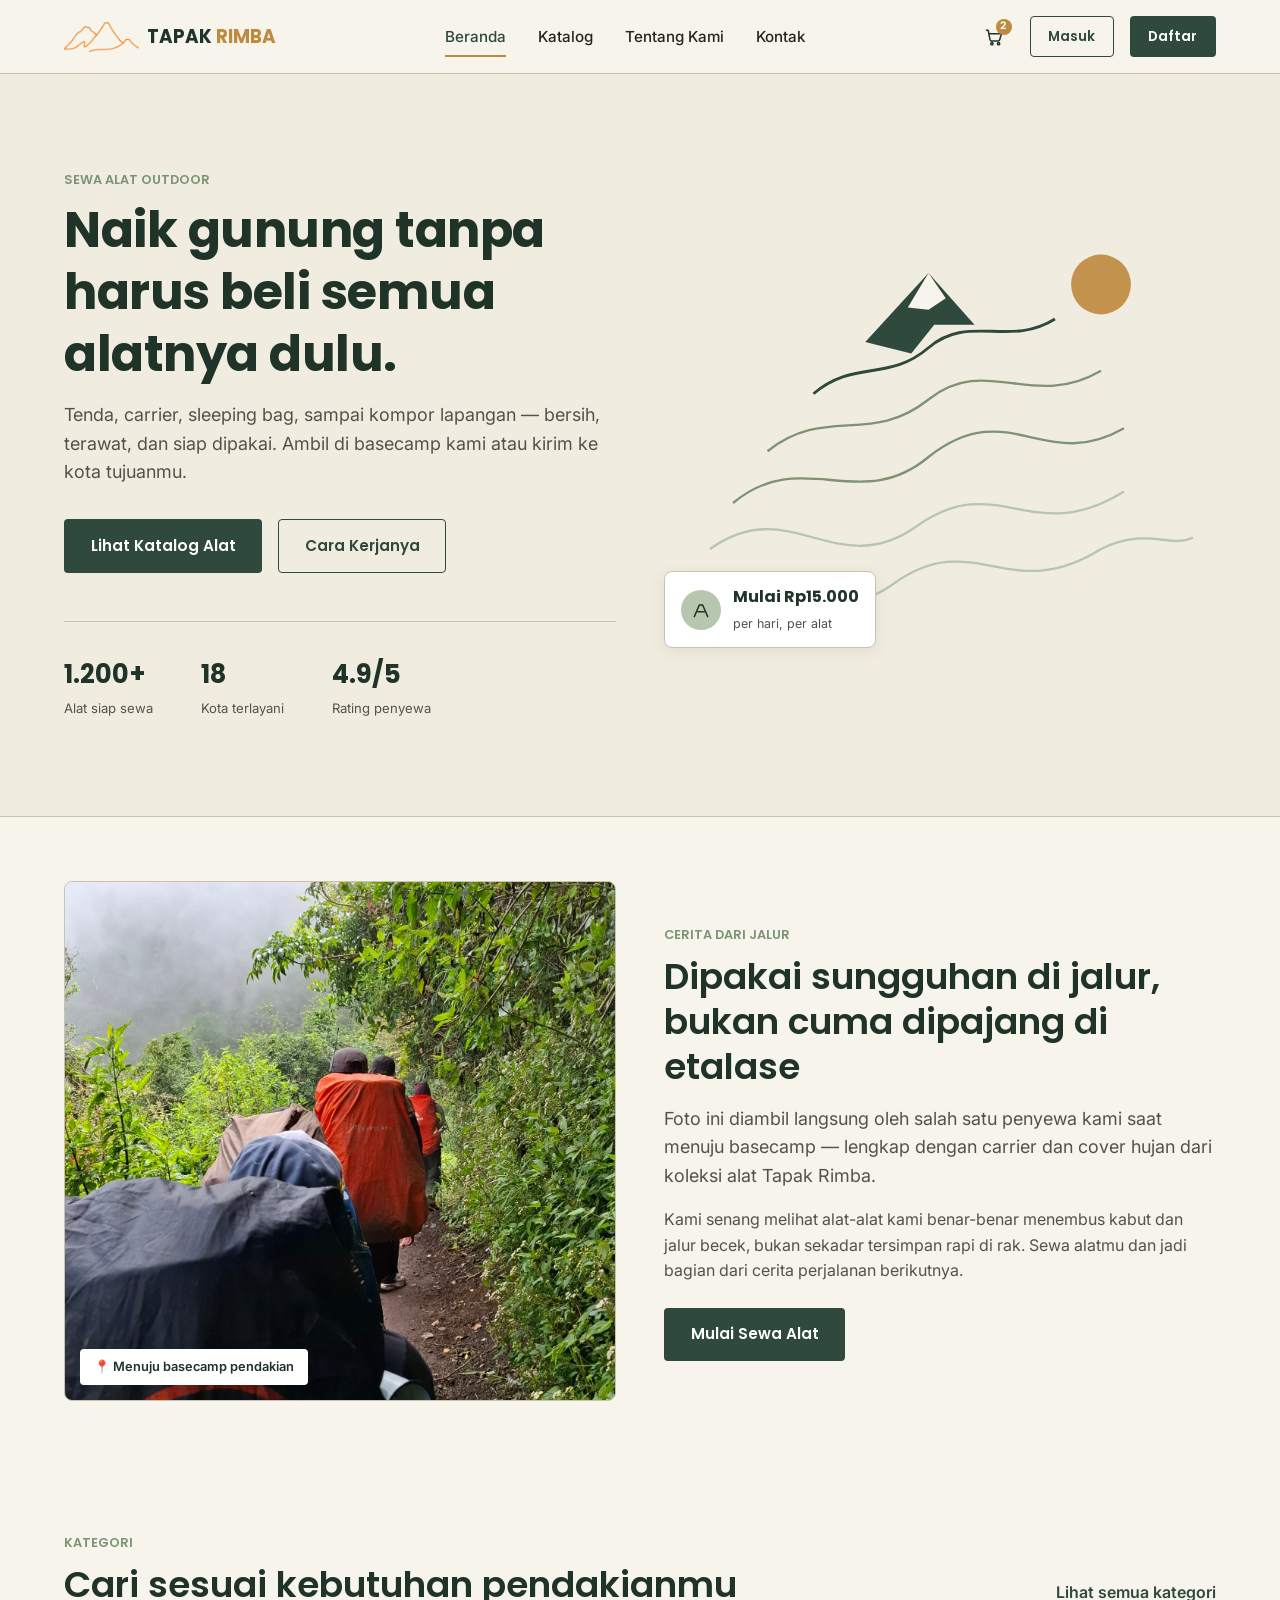
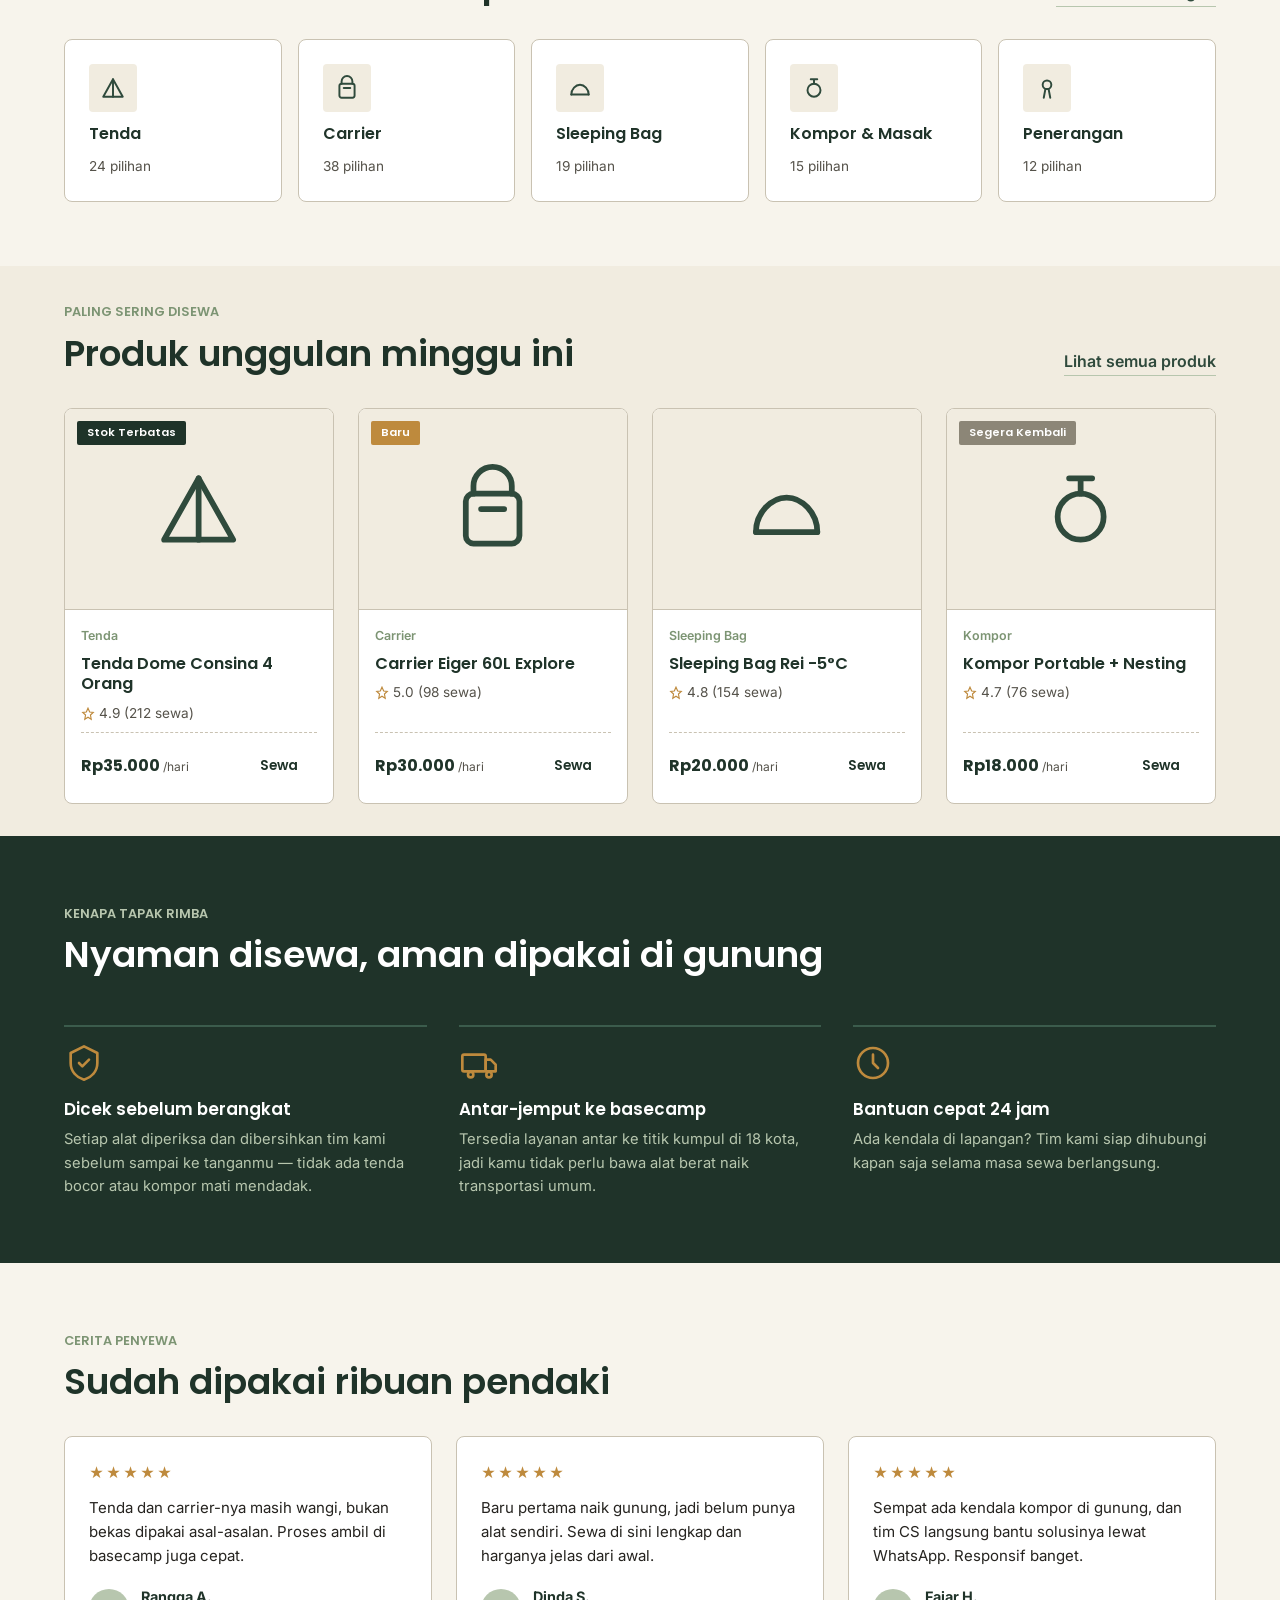
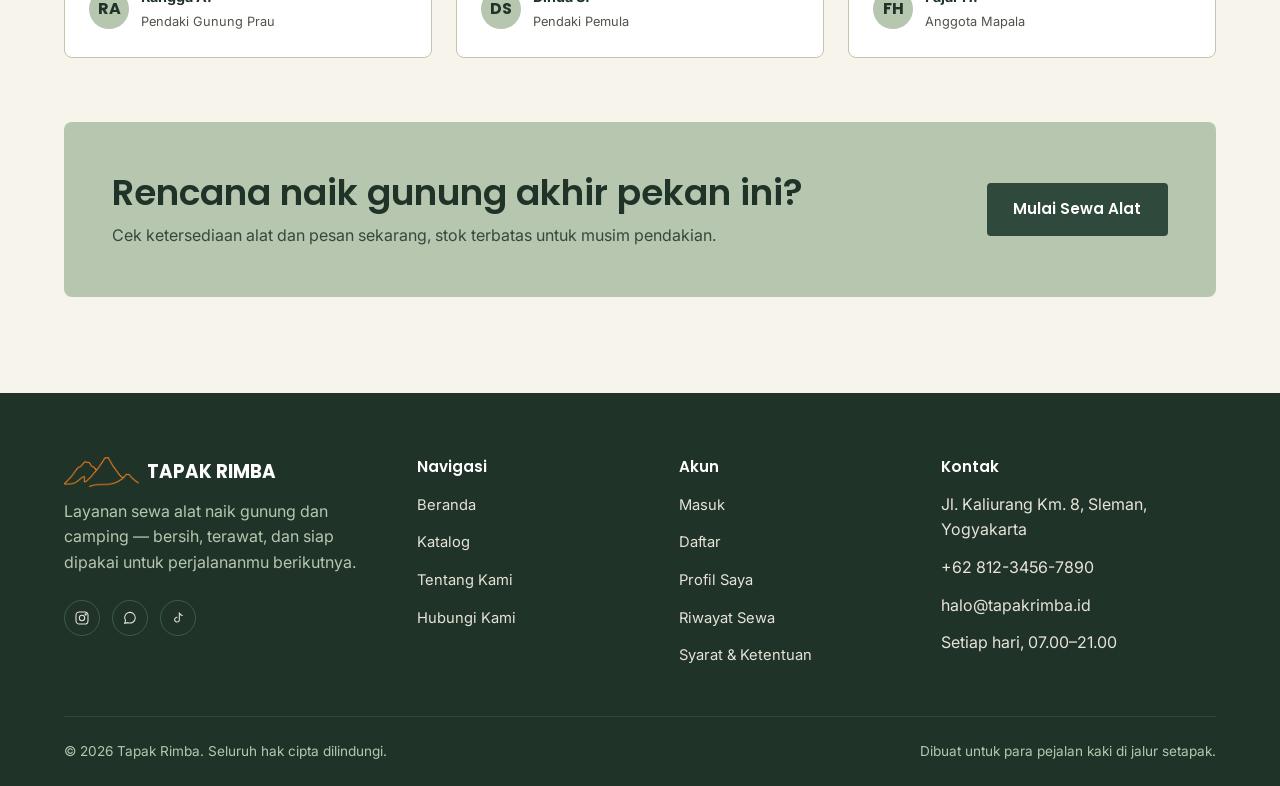
==== commit d9a62647: "Add files via upload" ====
--- a/index.html
+++ b/index.html
@@ -18,7 +18,7 @@
 <header class="navbar">
   <div class="container nav-inner">
     <a href="index.html" class="brand">
-      <img class="brand-mark" src="assets/logo.png" alt="Logo Tapak Rimba">
+      <img class="brand-mark" src="logo.png" alt="Logo Tapak Rimba">
       <span class="brand-name">TAPAK <span>RIMBA</span></span>
     </a>
 
@@ -102,7 +102,7 @@
 <section class="section">
   <div class="container about-story">
     <div class="photo-frame-wrap">
-      <img src="assets/trail-photo.jpg" alt="Tim penyewa Tapak Rimba membawa carrier dan tenda menuju basecamp pendakian" class="photo-frame">
+      <img src="trail-photo.jpg" alt="Tim penyewa Tapak Rimba membawa carrier dan tenda menuju basecamp pendakian" class="photo-frame">
       <span class="photo-caption">📍 Menuju basecamp pendakian</span>
     </div>
     <div>
@@ -351,7 +351,7 @@
     <div class="footer-grid">
       <div class="footer-brand">
         <a href="index.html" class="brand">
-          <img class="brand-mark" src="assets/logo.png" alt="Logo Tapak Rimba">
+          <img class="brand-mark" src="logo.png" alt="Logo Tapak Rimba">
           <span class="brand-name">TAPAK RIMBA</span>
         </a>
         <p>Layanan sewa alat naik gunung dan camping — bersih, terawat, dan siap dipakai untuk perjalananmu berikutnya.</p>
